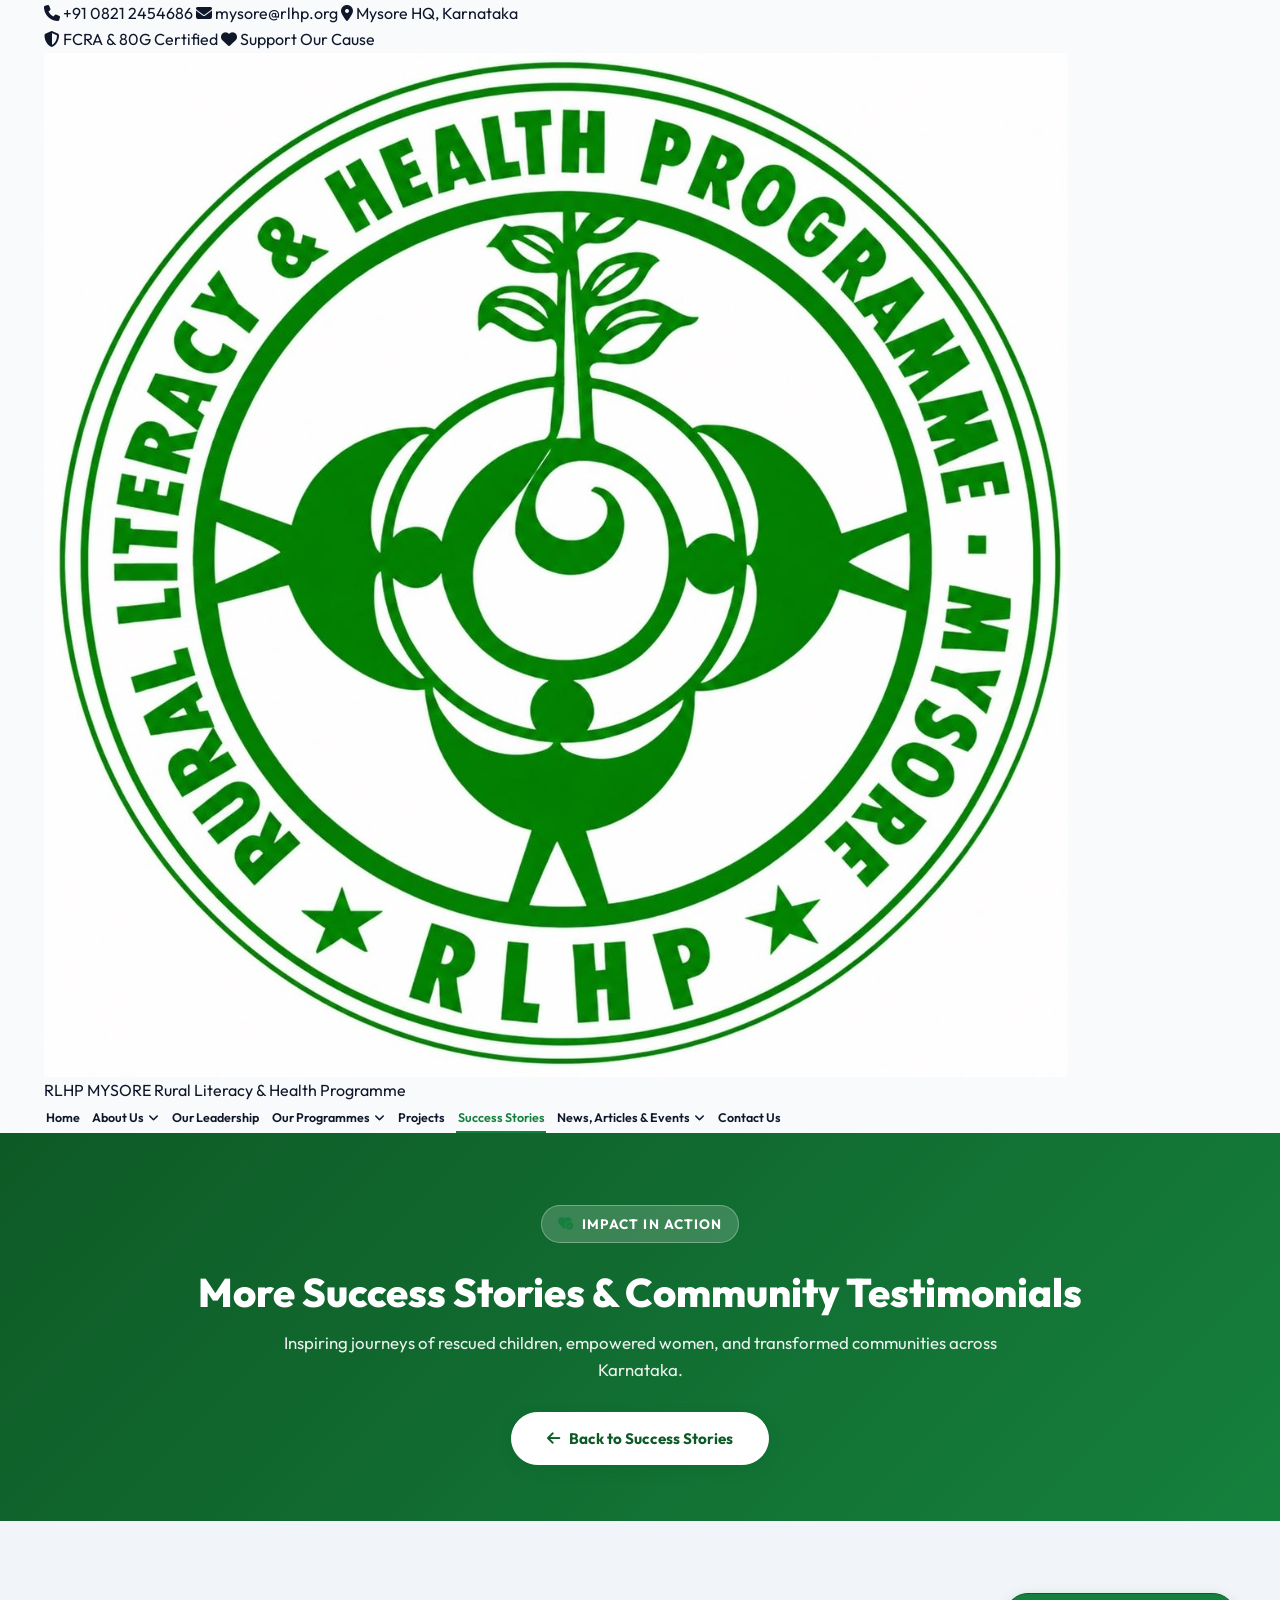
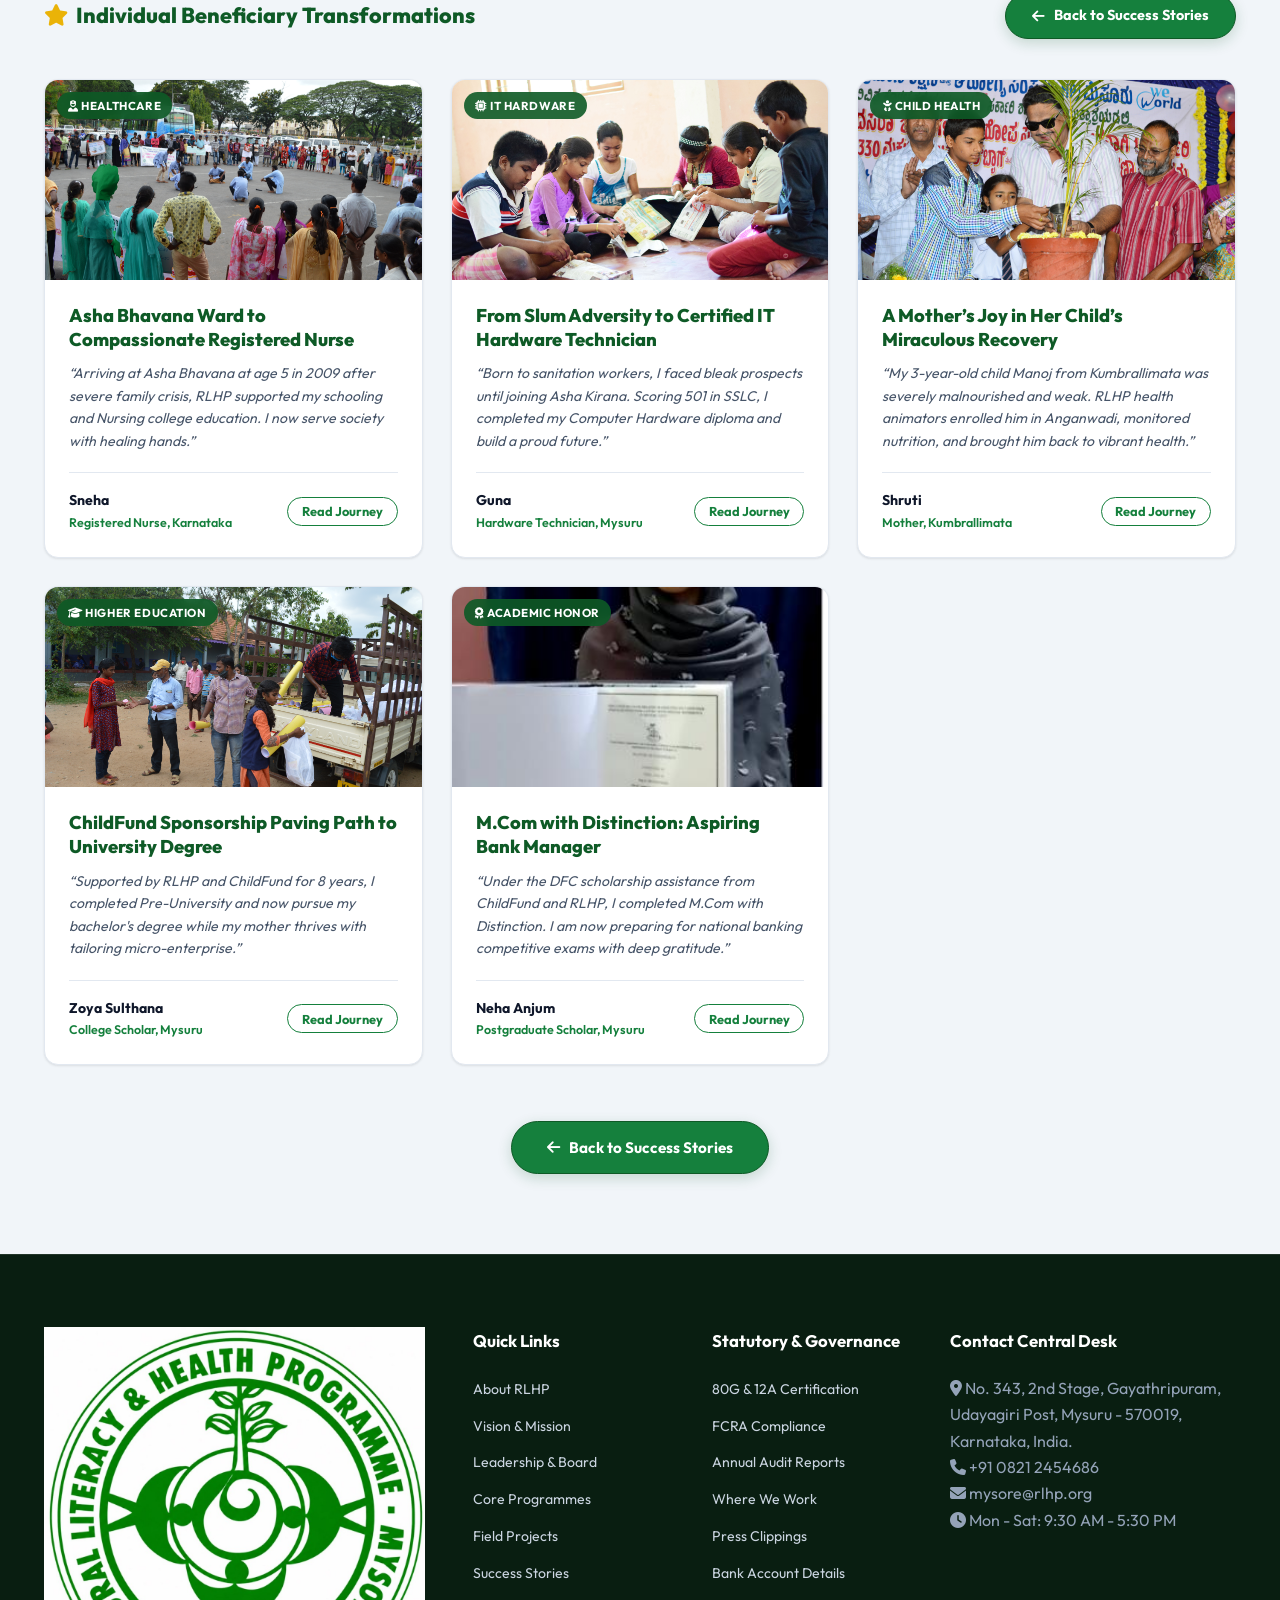
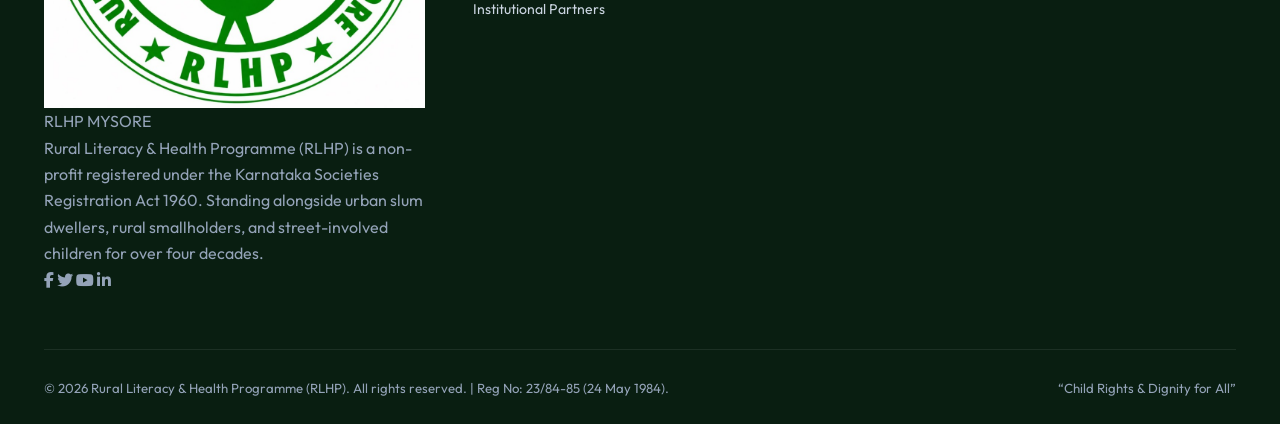
==== more-success-stories.html @ 669cedfb "Implement Community Development View More toggle, relocate Where We Work above Contact Us, and add d" ====
<!DOCTYPE html>
<html lang="en">
<head>
  <meta charset="UTF-8">
  <meta name="viewport" content="width=device-width, initial-scale=1.0">
  <title>More Success Stories & Community Testimonials - Rural Literacy & Health Programme (RLHP)</title>
  <meta name="description" content="Read inspiring individual beneficiary transformation stories from the Rural Literacy & Health Programme (RLHP), Mysore across Karnataka.">
  <link rel="icon" type="image/jpeg" href="images/rlhp-logo.jpg">

  <!-- Google Fonts & Font Awesome 6 -->
  <link rel="preconnect" href="https://fonts.googleapis.com">
  <link rel="preconnect" href="https://fonts.gstatic.com" crossorigin>
  <link href="https://fonts.googleapis.com/css2?family=Inter:wght@300;400;500;600;700&family=Outfit:wght@400;500;600;700;800&display=swap" rel="stylesheet">
  <link rel="stylesheet" href="https://cdnjs.cloudflare.com/ajax/libs/font-awesome/6.4.0/css/all.min.css">
  
  <link rel="stylesheet" href="style.css">
</head>
<body>

  <!-- Top Bar -->
  <div class="top-bar">
    <div class="container top-bar-container">
      <div class="top-bar-left">
        <span><i class="fa-solid fa-phone"></i> +91 0821 2454686</span>
        <span><i class="fa-solid fa-envelope"></i> mysore@rlhp.org</span>
        <span><i class="fa-solid fa-location-dot"></i> Mysore HQ, Karnataka</span>
      </div>
      <div class="top-bar-right">
        <span class="badge badge-reg"><i class="fa-solid fa-shield-halved"></i> FCRA & 80G Certified</span>
        <a href="index.html#contact" class="btn-top-donate"><i class="fa-solid fa-heart"></i> Support Our Cause</a>
      </div>
    </div>
  </div>

  <!-- Main Navigation Header -->
  <header class="main-header" id="header">
    <div class="container nav-container">
      <a href="index.html" class="brand-identity">
        <img src="images/rlhp-logo.jpg" alt="RLHP Mysore Logo" class="brand-logo">
        <div class="brand-text">
          <span class="brand-acronym">RLHP MYSORE</span>
          <span class="brand-fullname">Rural Literacy & Health Programme</span>
        </div>
      </a>

      <nav class="nav-menu" id="nav-menu">
        <a href="index.html#home" class="nav-link">Home</a>
        <div class="nav-item dropdown">
          <a href="index.html#about" class="nav-link">About Us <i class="fa-solid fa-angle-down" style="font-size: 0.75rem; margin-left: 2px;"></i></a>
          <div class="dropdown-menu">
            <a href="index.html#about" class="dropdown-item">Who We Are</a>
            <a href="index.html#vision-mission" class="dropdown-item">Vision & Mission</a>
            <a href="index.html#leadership" class="dropdown-item">Founder & Board</a>
            <a href="index.html#approaches" class="dropdown-item">Our Approaches</a>
            <a href="index.html#partners" class="dropdown-item">Our Finding & Institutional Partners</a>
          </div>
        </div>
        <a href="index.html#leadership" class="nav-link">Our Leadership</a>
        <a href="index.html#programmes" class="nav-link">Our Programmes <i class="fa-solid fa-angle-down" style="font-size: 0.75rem; margin-left: 2px;"></i></a>
        <a href="index.html#projects" class="nav-link">Projects</a>
        <a href="index.html#stories" class="nav-link active">Success Stories</a>
        <a href="index.html#news-events" class="nav-link">News, Articles & Events <i class="fa-solid fa-angle-down" style="font-size: 0.75rem; margin-left: 2px;"></i></a>
        <a href="index.html#contact" class="nav-link">Contact Us</a>
      </nav>

      <button class="mobile-toggle" id="mobile-toggle" aria-label="Toggle navigation">
        <i class="fa-solid fa-bars"></i>
      </button>
    </div>
  </header>

  <!-- Banner Section -->
  <section style="background: linear-gradient(135deg, var(--primary-deep) 0%, var(--primary) 100%); color: #ffffff; padding: 4.5rem 0 3.5rem; text-align: center;">
    <div class="container">
      <div class="section-tag" style="background: rgba(255,255,255,0.18); color: #ffffff; border-color: rgba(255,255,255,0.3);">
        <i class="fa-solid fa-heart-circle-check"></i> Impact in Action
      </div>
      <h1 class="section-title" style="color: #ffffff; font-size: 2.5rem; margin-top: 0.5rem; margin-bottom: 0.75rem;">
        More Success Stories &amp; Community Testimonials
      </h1>
      <p class="section-desc" style="color: rgba(255,255,255,0.92); max-width: 720px; margin: 0 auto 1.75rem; font-size: 1.05rem;">
        Inspiring journeys of rescued children, empowered women, and transformed communities across Karnataka.
      </p>
      <div>
        <a href="index.html#stories" class="btn-newspaper-toggle" style="background: #ffffff; color: var(--primary-deep); border-color: #ffffff; text-decoration: none;">
          <i class="fa-solid fa-arrow-left"></i> <span>Back to Success Stories</span>
        </a>
      </div>
    </div>
  </section>

  <!-- Success Stories Grid Section -->
  <section class="stories-section" id="stories-page" style="padding: 4.5rem 0 5rem; background: var(--bg-alt);">
    <div class="container">
      <!-- Section Header with Back Navigation Link -->
      <div style="margin-bottom: 2.5rem; display: flex; justify-content: space-between; align-items: center; flex-wrap: wrap; gap: 1rem;">
        <h2 style="font-size: 1.35rem; font-weight: 800; color: var(--primary-deep); margin: 0; display: flex; align-items: center; gap: 0.5rem;">
          <i class="fa-solid fa-star" style="color: var(--accent-gold);"></i> Individual Beneficiary Transformations
        </h2>
        <a href="index.html#stories" class="btn-newspaper-toggle" style="text-decoration: none; padding: 0.65rem 1.6rem; font-size: 0.9rem;">
          <i class="fa-solid fa-arrow-left"></i> <span>Back to Success Stories</span>
        </a>
      </div>

      <!-- Responsive Grid for Remaining 5 Stories (Stories 4 to 8) -->
      <div class="stories-grid">
        <!-- Story 4: Sneha -->
        <div class="story-card">
          <div class="story-img-wrap">
            <img src="images/gallery/ashabhavana_girls_learning.jpg" alt="Sneha" class="story-img">
            <span class="story-category-tag"><i class="fa-solid fa-user-nurse"></i> Healthcare</span>
          </div>
          <div class="story-body">
            <h4 class="story-title">Asha Bhavana Ward to Compassionate Registered Nurse</h4>
            <p class="story-quote">“Arriving at Asha Bhavana at age 5 in 2009 after severe family crisis, RLHP supported my schooling and Nursing college education. I now serve society with healing hands.”</p>
            <div class="story-author-meta">
              <div>
                <div class="story-author-name">Sneha</div>
                <div class="story-author-loc">Registered Nurse, Karnataka</div>
              </div>
              <button class="btn-story-read" onclick="openStoryModal('sneha')">Read Journey</button>
            </div>
          </div>
        </div>

        <!-- Story 5: Guna -->
        <div class="story-card">
          <div class="story-img-wrap">
            <img src="images/gallery/youth_computer_training.jpg" alt="Guna" class="story-img">
            <span class="story-category-tag"><i class="fa-solid fa-microchip"></i> IT Hardware</span>
          </div>
          <div class="story-body">
            <h4 class="story-title">From Slum Adversity to Certified IT Hardware Technician</h4>
            <p class="story-quote">“Born to sanitation workers, I faced bleak prospects until joining Asha Kirana. Scoring 501 in SSLC, I completed my Computer Hardware diploma and build a proud future.”</p>
            <div class="story-author-meta">
              <div>
                <div class="story-author-name">Guna</div>
                <div class="story-author-loc">Hardware Technician, Mysuru</div>
              </div>
              <button class="btn-story-read" onclick="openStoryModal('guna')">Read Journey</button>
            </div>
          </div>
        </div>

        <!-- Story 6: Shruti -->
        <div class="story-card">
          <div class="story-img-wrap">
            <img src="images/gallery/maternal_health_awareness.jpg" alt="Shruti" class="story-img">
            <span class="story-category-tag"><i class="fa-solid fa-baby"></i> Child Health</span>
          </div>
          <div class="story-body">
            <h4 class="story-title">A Mother’s Joy in Her Child’s Miraculous Recovery</h4>
            <p class="story-quote">“My 3-year-old child Manoj from Kumbrallimata was severely malnourished and weak. RLHP health animators enrolled him in Anganwadi, monitored nutrition, and brought him back to vibrant health.”</p>
            <div class="story-author-meta">
              <div>
                <div class="story-author-name">Shruti</div>
                <div class="story-author-loc">Mother, Kumbrallimata</div>
              </div>
              <button class="btn-story-read" onclick="openStoryModal('shruti')">Read Journey</button>
            </div>
          </div>
        </div>

        <!-- Story 7: Zoya Sulthana -->
        <div class="story-card">
          <div class="story-img-wrap">
            <img src="images/gallery/nutrition_kit_distribution.jpg" alt="Zoya Sulthana" class="story-img">
            <span class="story-category-tag"><i class="fa-solid fa-graduation-cap"></i> Higher Education</span>
          </div>
          <div class="story-body">
            <h4 class="story-title">ChildFund Sponsorship Paving Path to University Degree</h4>
            <p class="story-quote">“Supported by RLHP and ChildFund for 8 years, I completed Pre-University and now pursue my bachelor's degree while my mother thrives with tailoring micro-enterprise.”</p>
            <div class="story-author-meta">
              <div>
                <div class="story-author-name">Zoya Sulthana</div>
                <div class="story-author-loc">College Scholar, Mysuru</div>
              </div>
              <button class="btn-story-read" onclick="openStoryModal('zoya')">Read Journey</button>
            </div>
          </div>
        </div>

        <!-- Story 8: Neha Anjum -->
        <div class="story-card">
          <div class="story-img-wrap">
            <img src="images/stories/neha_anjum.jpg" alt="Neha Anjum" class="story-img">
            <span class="story-category-tag"><i class="fa-solid fa-award"></i> Academic Honor</span>
          </div>
          <div class="story-body">
            <h4 class="story-title">M.Com with Distinction: Aspiring Bank Manager</h4>
            <p class="story-quote">“Under the DFC scholarship assistance from ChildFund and RLHP, I completed M.Com with Distinction. I am now preparing for national banking competitive exams with deep gratitude.”</p>
            <div class="story-author-meta">
              <div>
                <div class="story-author-name">Neha Anjum</div>
                <div class="story-author-loc">Postgraduate Scholar, Mysuru</div>
              </div>
              <button class="btn-story-read" onclick="openStoryModal('neha')">Read Journey</button>
            </div>
          </div>
        </div>
      </div>

      <!-- Centered Bottom Back Navigation Button -->
      <div style="text-align: center; margin-top: 3.5rem;">
        <a href="index.html#stories" class="btn-newspaper-toggle" style="text-decoration: none;">
          <i class="fa-solid fa-arrow-left"></i> <span>Back to Success Stories</span>
        </a>
      </div>
    </div>
  </section>

  <!-- Story Details Modal -->
  <div class="modal-overlay" id="storyModal">
    <div class="modal-content" style="max-width: 650px;">
      <button class="modal-close" onclick="closeModal('storyModal')">&times;</button>
      <div style="display: flex; align-items: center; gap: 1rem; margin-bottom: 1.25rem;">
        <img id="storyModalImg" src="" alt="Story Subject" style="width: 75px; height: 75px; border-radius: 50%; object-fit: cover; border: 3px solid var(--primary);">
        <div>
          <h3 id="storyModalTitle" style="font-size: 1.3rem; font-weight: 800; color: var(--primary-deep); margin: 0;"></h3>
          <span id="storyModalTag" style="font-size: 0.8rem; font-weight: 700; color: var(--primary);"></span>
        </div>
      </div>
      <div id="storyModalBody" style="font-size: 0.92rem; color: var(--text-muted); line-height: 1.7; max-height: 55vh; overflow-y: auto; padding-right: 0.5rem; margin-bottom: 1.5rem;"></div>
      <div style="text-align: right;">
        <button class="btn-primary" onclick="closeModal('storyModal')">Close Story</button>
      </div>
    </div>
  </div>

  <!-- Footer -->
  <footer class="site-footer">
    <div class="container">
      <div class="footer-grid">
        <div class="footer-col">
          <div class="footer-brand">
            <img src="images/rlhp-logo.jpg" alt="RLHP Logo" class="footer-logo">
            <span class="footer-brand-name">RLHP MYSORE</span>
          </div>
          <p class="footer-about">
            Rural Literacy & Health Programme (RLHP) is a non-profit registered under the Karnataka Societies Registration Act 1960. Standing alongside urban slum dwellers, rural smallholders, and street-involved children for over four decades.
          </p>
          <div class="footer-socials">
            <a href="https://facebook.com" target="_blank" aria-label="Facebook"><i class="fa-brands fa-facebook-f"></i></a>
            <a href="https://twitter.com" target="_blank" aria-label="Twitter"><i class="fa-brands fa-twitter"></i></a>
            <a href="https://youtube.com" target="_blank" aria-label="YouTube"><i class="fa-brands fa-youtube"></i></a>
            <a href="https://linkedin.com" target="_blank" aria-label="LinkedIn"><i class="fa-brands fa-linkedin-in"></i></a>
          </div>
        </div>

        <div class="footer-col">
          <h4 class="footer-heading">Quick Links</h4>
          <ul class="footer-links">
            <li><a href="index.html#about">About RLHP</a></li>
            <li><a href="index.html#vision-mission">Vision & Mission</a></li>
            <li><a href="index.html#leadership">Leadership & Board</a></li>
            <li><a href="index.html#programmes">Core Programmes</a></li>
            <li><a href="index.html#projects">Field Projects</a></li>
            <li><a href="index.html#stories">Success Stories</a></li>
            <li><a href="index.html#partners">Institutional Partners</a></li>
          </ul>
        </div>

        <div class="footer-col">
          <h4 class="footer-heading">Statutory & Governance</h4>
          <ul class="footer-links">
            <li><a href="index.html#compliance">80G & 12A Certification</a></li>
            <li><a href="index.html#compliance">FCRA Compliance</a></li>
            <li><a href="index.html#compliance">Annual Audit Reports</a></li>
            <li><a href="index.html#where-we-work">Where We Work</a></li>
            <li><a href="index.html#news-events">Press Clippings</a></li>
            <li><a href="index.html#contact">Bank Account Details</a></li>
          </ul>
        </div>

        <div class="footer-col">
          <h4 class="footer-heading">Contact Central Desk</h4>
          <div class="footer-contact-item">
            <i class="fa-solid fa-location-dot"></i>
            <span>No. 343, 2nd Stage, Gayathripuram, Udayagiri Post, Mysuru - 570019, Karnataka, India.</span>
          </div>
          <div class="footer-contact-item">
            <i class="fa-solid fa-phone"></i>
            <span>+91 0821 2454686</span>
          </div>
          <div class="footer-contact-item">
            <i class="fa-solid fa-envelope"></i>
            <span>mysore@rlhp.org</span>
          </div>
          <div class="footer-contact-item">
            <i class="fa-solid fa-clock"></i>
            <span>Mon - Sat: 9:30 AM - 5:30 PM</span>
          </div>
        </div>
      </div>

      <div class="footer-bottom">
        <p>&copy; 2026 Rural Literacy & Health Programme (RLHP). All rights reserved. | Reg No: 23/84-85 (24 May 1984).</p>
        <p class="footer-motto">“Child Rights & Dignity for All”</p>
      </div>
    </div>
  </footer>

  <!-- Scripts -->
  <script>
    // Mobile navigation toggle
    const mobileToggle = document.getElementById('mobile-toggle');
    const navMenu = document.getElementById('nav-menu');
    if (mobileToggle && navMenu) {
      mobileToggle.addEventListener('click', () => {
        navMenu.classList.toggle('active');
        const icon = mobileToggle.querySelector('i');
        if (icon) {
          icon.classList.toggle('fa-bars');
          icon.classList.toggle('fa-xmark');
        }
      });
    }

    // Modal controls
    function openModal(id) {
      const el = document.getElementById(id);
      if (el) el.classList.add('active');
    }

    function closeModal(id) {
      const el = document.getElementById(id);
      if (el) el.classList.remove('active');
    }

    // Close modal on click outside
    window.addEventListener('click', (e) => {
      document.querySelectorAll('.modal-overlay').forEach(modal => {
        if (e.target === modal) {
          modal.classList.remove('active');
        }
      });
    });

    // Stories Database
    const storiesDB = {
      'nagarathna': {
        title: 'Nagarathna – Street Child to High Court Advocate',
        tag: 'Asha Bhavana Alumni · Legal Practice',
        img: 'images/stories/nagarathna.jpg',
        text: '<p>Nagarathna was discovered by RLHP field workers begging near the Mysuru suburban bus terminal to support her ailing grandmother. Enrolled in Asha Bhavana Shelter, she showed extraordinary determination, completing primary and secondary school with honors.</p><p style="margin-top: 1rem;">With continuous scholarship and mentorship from RLHP, Nagarathna graduated with a Bachelor of Laws (LL.B) and is now a practicing advocate at the Magistrate Court in Bengaluru, offering free legal aid to underprivileged women and children.</p>'
      },
      'prashanth': {
        title: 'Prashanth – Orphaned at 7 to CNC Programmer',
        tag: 'Asha Kirana Boys Home · Technical Vocational Career',
        img: 'images/stories/prashanth.jpg',
        text: '<p>Losing both parents at the age of seven, Prashanth lived on leftover food near Kalyanagiri before being sheltered at Asha Kirana. Under structured IEP (Individual Educational Plan) coaching, he secured 437 marks in SSLC.</p><p style="margin-top: 1rem;">RLHP facilitated his 3-year Automobile Diploma. Today, Prashanth works as a skilled CNC Programmer with a top automotive firm in Bengaluru, earning a dignified monthly wage and supporting his younger sister’s higher education.</p>'
      },
      'narayana': {
        title: 'Narayana – Rag Picker to Master Woodcraftsman',
        tag: 'Asha Kirana Alumni · Micro-Entrepreneur',
        img: 'images/gallery/migrant_worker_rehabilitation.jpg',
        text: '<p>Found at age three collecting scrap and rags at Boti Bazaar, Narayana was nurtured at Asha Kirana. While formal academics presented challenges, Narayana displayed natural talent in manual crafts.</p><p style="margin-top: 1rem;">RLHP placed him in an intensive two-year master carpentry apprenticeship and provided initial seed tools. Today, Narayana owns and manages an independent woodcrafting workshop in Mysuru employing three young apprentices from his former slum community.</p>'
      },
      'sneha': {
        title: 'Sneha – Asha Bhavana Ward to Registered Staff Nurse',
        tag: 'Asha Bhavana Girls Home · Healthcare Service',
        img: 'images/gallery/ashabhavana_girls_learning.jpg',
        text: '<p>Sneha was brought to Asha Bhavana in 2009 at age five after her father abandoned the family. Raised in a secure, loving environment, Sneha completed high school and was sponsored for a General Nursing & Midwifery (GNM) diploma.</p><p style="margin-top: 1rem;">She now works as a compassionate Registered Staff Nurse in a multi-speciality hospital in Karnataka, dedicating her life to patient healthcare and sponsoring junior girls at Asha Bhavana.</p>'
      },
      'guna': {
        title: 'Guna – Slum Adversity to Certified IT Hardware Technician',
        tag: 'Asha Kirana Boys Home · IT Hardware Technician',
        img: 'images/gallery/youth_computer_training.jpg',
        text: '<p>The son of municipal sanitation workers, Guna faced extreme poverty and trauma after his father succumbed to alcoholism. Admitted to Asha Kirana, Guna displayed outstanding academic dedication, scoring 501 marks in his SSLC examinations.</p><p style="margin-top: 1rem;">RLHP sponsored his Diploma in Computer Hardware and Networking. Today, Guna is a sought-after computer hardware technician in Mysuru, maintaining IT infrastructure across corporate offices and educational institutions.</p>'
      },
      'shruti': {
        title: 'Shruti – Severe Malnutrition to Vibrant Health',
        tag: 'Community Health Action · Kumbrallimata Village',
        img: 'images/gallery/maternal_health_awareness.jpg',
        text: '<p>In Kumbrallimata village, young mother Shruti was distraught when her 3-year-old child Manoj weighed only 10.5 kg, showing signs of severe acute malnutrition, weakness, and recurring respiratory infections.</p><p style="margin-top: 1rem;">RLHP grassroots health animators intervened, guiding Shruti to the local Anganwadi, facilitating medical checkups at the primary health centre, and providing fortified nutrition packets and hygiene counseling. Within six months, Manoj regained a healthy weight of 14.8 kg, thriving with energy and joy.</p>'
      },
      'zoya': {
        title: 'Zoya Sulthana – ChildFund Scholarship to College Degree',
        tag: 'ChildFund Sponsorship · Pre-University Scholar',
        img: 'images/gallery/nutrition_kit_distribution.jpg',
        text: '<p>Zoya was enrolled in the RLHP & ChildFund sponsorship programme eight years ago. The ongoing educational grant, school kit distributions, and mentor sessions enabled her to complete high school and Pre-University with top grades.</p><p style="margin-top: 1rem;">Simultaneously, RLHP trained her mother in tailoring and micro-enterprise management. Today, Zoya is pursuing her undergraduate bachelor’s degree, aiming for civil service examinations to serve marginalized communities.</p>'
      },
      'neha': {
        title: 'Neha Anjum – M.Com with Distinction',
        tag: 'ChildFund & DFC Scholarship · Banking Aspirant',
        img: 'images/stories/neha_anjum.jpg',
        text: '<p>Supported throughout her academic journey by RLHP and ChildFund DFC scholarship assistance, Neha displayed relentless academic excellence, completing her Master of Commerce (M.Com) with Distinction.</p><p style="margin-top: 1rem;">She is currently undergoing intensive coaching for competitive public sector banking examinations. Neha credits RLHP for standing beside her family through every financial hurdle, making quality higher education a reality.</p>'
      }
    };

    function openStoryModal(key) {
      const data = storiesDB[key];
      if (!data) return;
      document.getElementById('storyModalImg').src = data.img;
      document.getElementById('storyModalTitle').innerText = data.title;
      document.getElementById('storyModalTag').innerText = data.tag;
      document.getElementById('storyModalBody').innerHTML = data.text;
      openModal('storyModal');
    }
  </script>
</body>
</html>
---- style.css ----
:root {
  /* RLHP Brand Colors derived from the official green logo */
  --primary-deep: #0e5a26;
  --primary: #15803d;
  --primary-light: #22c55e;
  --primary-soft: #f0fdf4;
  --primary-glow: rgba(21, 128, 61, 0.15);
  
  --accent-gold: #eab308;
  --accent-amber: #d97706;
  --accent-soft: #fffbeb;

  --text-dark: #0f172a;
  --text-muted: #475569;
  --text-light: #94a3b8;
  --text-white: #ffffff;

  --bg-main: #f8fafc;
  --bg-card: #ffffff;
  --bg-alt: #f1f5f9;
  --bg-glass: rgba(255, 255, 255, 0.85);
  --border-light: #e2e8f0;
  --border-focus: #15803d;

  --shadow-sm: 0 1px 3px rgba(0,0,0,0.06), 0 1px 2px rgba(0,0,0,0.04);
  --shadow-md: 0 4px 6px -1px rgba(0,0,0,0.08), 0 2px 4px -1px rgba(0,0,0,0.04);
  --shadow-lg: 0 10px 25px -3px rgba(0,0,0,0.08), 0 4px 6px -2px rgba(0,0,0,0.04);
  --shadow-xl: 0 20px 30px -10px rgba(14, 90, 38, 0.15);

  --radius-sm: 8px;
  --radius-md: 14px;
  --radius-lg: 20px;
  --radius-full: 9999px;

  --font-main: 'Outfit', sans-serif;
  --font-serif: 'Playfair Display', Georgia, serif;
}

*, *::before, *::after {
  box-sizing: border-box;
  margin: 0;
  padding: 0;
}

html {
  scroll-behavior: smooth;
  scroll-padding-top: 85px;
  font-size: 16px;
}

body {
  font-family: var(--font-main);
  background-color: var(--bg-main);
  color: var(--text-dark);
  line-height: 1.65;
  overflow-x: clip;
}

section, [id] {
  scroll-margin-top: 85px;
}

a {
  color: inherit;
  text-decoration: none;
  transition: all 0.25s ease;
}

img {
  max-width: 100%;
  display: block;
}

ul {
  list-style: none;
}

button {
  font-family: inherit;
  cursor: pointer;
  border: none;
  outline: none;
}

/* Container */
.container {
  width: 100%;
  max-width: 1240px;
  margin: 0 auto;
  padding: 0 1.5rem;
}

/* Section styling */
section {
  padding: 5rem 0;
  position: relative;
}

.section-tag {
  display: inline-flex;
  align-items: center;
  gap: 0.5rem;
  background: var(--primary-soft);
  color: var(--primary-deep);
  font-weight: 700;
  font-size: 0.85rem;
  text-transform: uppercase;
  letter-spacing: 0.08em;
  padding: 0.4rem 1rem;
  border-radius: var(--radius-full);
  margin-bottom: 1rem;
  border: 1px solid rgba(21, 128, 61, 0.2);
}

.section-tag i {
  color: var(--primary);
}

.section-title {
  font-size: 2.35rem;
  font-weight: 800;
  color: var(--text-dark);
  line-height: 1.25;
  margin-bottom: 1rem;
}

.section-desc {
  font-size: 1.1rem;
  color: var(--text-muted);
  max-width: 720px;
  margin-bottom: 3rem;
}

.text-center {
  text-align: center;
}

.text-center .section-desc {
  margin-left: auto;
  margin-right: auto;
}

/* Top bar */
.topbar {
  background: var(--primary-deep);
  color: rgba(255, 255, 255, 0.9);
  font-size: 0.825rem;
  padding: 0.5rem 0;
  border-bottom: 1px solid rgba(255, 255, 255, 0.1);
}

.topbar .container {
  display: flex;
  justify-content: space-between;
  align-items: center;
  flex-wrap: wrap;
  gap: 0.75rem;
}

.topbar-info, .topbar-actions {
  display: flex;
  align-items: center;
  gap: 1.5rem;
  flex-wrap: wrap;
}

.topbar-item {
  display: inline-flex;
  align-items: center;
  gap: 0.45rem;
}

.topbar-badge {
  background: rgba(255, 255, 255, 0.2);
  padding: 0.15rem 0.6rem;
  border-radius: var(--radius-full);
  font-weight: 600;
  font-size: 0.75rem;
}

/* Header & Navigation */
.navbar {
  position: sticky; /* Stuck at the top of the viewport so header information remains permanently visible when scrolling */
  top: 0;
  width: 100%;
  z-index: 9999;
  background: #ffffff;
  border-bottom: 2px solid var(--border-light);
  box-shadow: 0 4px 12px rgba(0, 0, 0, 0.08);
  transition: none;
}

.navbar .container {
  display: flex;
  justify-content: space-between;
  align-items: center;
  padding-top: 0.6rem;
  padding-bottom: 0.6rem;
  max-width: 1440px; /* Generous width so all items fit cleanly on laptops & desktops */
  width: 100%;
  box-sizing: border-box;
}

.brand-logo-link {
  display: flex;
  align-items: center;
  gap: 0.75rem;
  text-decoration: none;
  cursor: pointer;
  flex-shrink: 0;
  transition: none !important;
  transform: none !important;
}

.brand-logo-link:hover,
.brand-logo-link:focus,
.brand-logo-link:active {
  transform: none !important;
  opacity: 1 !important;
}

.brand-logo-img {
  width: 54px !important;
  height: 54px !important;
  min-width: 54px !important;
  min-height: 54px !important;
  max-width: 54px !important;
  max-height: 54px !important;
  flex-shrink: 0;
  object-fit: contain;
  border-radius: 50%;
  box-shadow: 0 2px 6px rgba(14, 90, 38, 0.15);
  border: 2px solid var(--primary);
  background: #ffffff;
  padding: 2px;
  transition: none !important;
  transform: none !important;
  image-rendering: -webkit-optimize-contrast;
  display: block;
}

.brand-logo-img:hover,
.brand-logo-img:focus,
.brand-logo-img:active {
  transform: none !important;
  scale: none !important;
  filter: none !important;
}

.brand-text-block {
  display: flex;
  flex-direction: column;
  flex-shrink: 0;
}

.brand-name {
  font-size: 1.05rem;
  font-weight: 800;
  letter-spacing: -0.01em;
  color: var(--primary-deep);
  line-height: 1.15;
  white-space: nowrap;
}

.brand-tagline {
  font-size: 0.78rem;
  font-weight: 700;
  white-space: nowrap;
}

.nav-menu {
  display: flex;
  align-items: center;
  gap: 0.85rem;
  flex-wrap: nowrap;
}

.nav-link {
  font-weight: 600;
  color: var(--text-dark);
  font-size: 0.82rem;
  position: relative;
  padding: 0.35rem 0.15rem;
  white-space: nowrap;
}

.nav-link:hover, .nav-link.active {
  color: var(--primary);
}

.nav-link::after {
  content: '';
  position: absolute;
  bottom: 0;
  left: 0;
  width: 0%;
  height: 2px;
  background: var(--primary);
  transition: width 0.3s ease;
}

.nav-link:hover::after, .nav-link.active::after {
  width: 100%;
}

/* Navigation Dropdown Menu */
.nav-item.dropdown {
  position: relative;
  display: inline-flex;
  align-items: center;
}

.dropdown-menu {
  position: absolute;
  top: 100%;
  left: 0;
  min-width: 275px;
  background: #ffffff;
  border-radius: var(--radius-md);
  box-shadow: 0 10px 28px rgba(0, 0, 0, 0.12);
  border: 1px solid var(--border-light);
  padding: 0.5rem 0;
  display: none;
  flex-direction: column;
  z-index: 100000;
  margin-top: 0;
}

.nav-item.dropdown .dropdown-menu::before {
  content: '';
  position: absolute;
  top: -10px;
  left: 0;
  right: 0;
  height: 10px;
}

.nav-item.dropdown:hover .dropdown-menu,
.nav-item.dropdown:focus-within .dropdown-menu {
  display: flex;
}

.dropdown-item {
  padding: 0.65rem 1.25rem;
  color: var(--text-dark);
  font-size: 0.84rem;
  font-weight: 600;
  text-decoration: none;
  display: block;
  transition: all 0.2s ease;
  white-space: nowrap;
  border-left: 3px solid transparent;
}

.dropdown-item:hover {
  background: var(--bg-alt);
  color: var(--primary);
  border-left-color: var(--primary);
  padding-left: 1.45rem;
}

.nav-btn {
  background: linear-gradient(135deg, var(--primary), var(--primary-deep));
  color: var(--text-white);
  padding: 0.65rem 1.4rem;
  border-radius: var(--radius-full);
  font-weight: 700;
  font-size: 0.9rem;
  box-shadow: 0 4px 12px rgba(21, 128, 61, 0.3);
  display: inline-flex;
  align-items: center;
  gap: 0.5rem;
  transition: all 0.3s ease;
}

.nav-btn:hover {
  transform: translateY(-2px);
  box-shadow: 0 6px 18px rgba(21, 128, 61, 0.4);
  color: #fff;
}

.mobile-toggle {
  display: none;
  font-size: 1.5rem;
  color: var(--primary-deep);
  background: none;
}

/* Hero Section */
.hero {
  position: relative;
  min-height: 90vh;
  display: flex;
  align-items: center;
  background: linear-gradient(135deg, rgba(14, 90, 38, 0.94), rgba(6, 78, 59, 0.88)), 
              url('images/hero.jpg') center/cover no-repeat;
  color: var(--text-white);
  overflow: hidden;
  padding: 5rem 0;
}

.hero::after {
  content: '';
  position: absolute;
  bottom: 0;
  left: 0;
  right: 0;
  height: 60px;
  background: linear-gradient(to top, var(--bg-main), transparent);
}

.hero-grid {
  display: grid;
  grid-template-columns: 1.15fr 0.85fr;
  gap: 3.5rem;
  align-items: center;
  position: relative;
  z-index: 2;
}

.hero-badge {
  display: inline-flex;
  align-items: center;
  gap: 0.5rem;
  background: rgba(255, 255, 255, 0.15);
  backdrop-filter: blur(8px);
  padding: 0.4rem 1.1rem;
  border-radius: var(--radius-full);
  font-size: 0.85rem;
  font-weight: 600;
  letter-spacing: 0.05em;
  margin-bottom: 1.25rem;
  border: 1px solid rgba(255, 255, 255, 0.25);
}

.hero-title {
  font-size: 3.25rem;
  font-weight: 800;
  line-height: 1.15;
  margin-bottom: 1.25rem;
  letter-spacing: -0.02em;
}

.hero-title span {
  color: #86efac;
  text-decoration: underline;
  text-decoration-color: var(--accent-gold);
  text-underline-offset: 6px;
}

.hero-desc {
  font-size: 1.15rem;
  line-height: 1.7;
  color: rgba(255, 255, 255, 0.92);
  margin-bottom: 2rem;
  font-weight: 400;
}

.hero-actions {
  display: flex;
  gap: 1rem;
  flex-wrap: wrap;
  margin-bottom: 2.5rem;
}

.btn-primary {
  background: #ffffff;
  color: var(--primary-deep);
  font-weight: 700;
  padding: 0.85rem 1.8rem;
  border-radius: var(--radius-full);
  box-shadow: 0 4px 15px rgba(0, 0, 0, 0.15);
  display: inline-flex;
  align-items: center;
  gap: 0.5rem;
  transition: all 0.3s ease;
}

.btn-primary:hover {
  background: #f0fdf4;
  transform: translateY(-2px);
  box-shadow: 0 8px 25px rgba(0, 0, 0, 0.25);
  color: var(--primary);
}

.btn-outline {
  border: 2px solid rgba(255, 255, 255, 0.8);
  color: #ffffff;
  font-weight: 700;
  padding: 0.85rem 1.8rem;
  border-radius: var(--radius-full);
  display: inline-flex;
  align-items: center;
  gap: 0.5rem;
  backdrop-filter: blur(4px);
  transition: all 0.3s ease;
}

.btn-outline:hover {
  background: rgba(255, 255, 255, 0.15);
  border-color: #ffffff;
  transform: translateY(-2px);
  color: #fff;
}

.hero-stats-banner {
  display: flex;
  gap: 2rem;
  border-top: 1px solid rgba(255, 255, 255, 0.2);
  padding-top: 1.5rem;
}

.hstat-num {
  font-size: 2rem;
  font-weight: 800;
  color: #fef08a;
  line-height: 1;
}

.hstat-label {
  font-size: 0.825rem;
  color: rgba(255, 255, 255, 0.85);
  margin-top: 0.25rem;
}

/* Hero Right Floating Cards */
.hero-card {
  background: rgba(255, 255, 255, 0.95);
  backdrop-filter: blur(16px);
  color: var(--text-dark);
  padding: 2rem;
  border-radius: var(--radius-lg);
  box-shadow: 0 20px 40px rgba(0, 0, 0, 0.25);
  border: 1px solid rgba(255, 255, 255, 0.6);
  position: relative;
}

.hero-card-header {
  display: flex;
  align-items: center;
  gap: 1rem;
  margin-bottom: 1.25rem;
  padding-bottom: 1rem;
  border-bottom: 1px solid var(--border-light);
}

.hero-card-icon {
  width: 48px;
  height: 48px;
  border-radius: 12px;
  background: var(--primary-soft);
  color: var(--primary);
  display: flex;
  align-items: center;
  justify-content: center;
  font-size: 1.4rem;
}

.hero-card-title {
  font-size: 1.15rem;
  font-weight: 700;
  color: var(--primary-deep);
}

.hero-focus-list {
  display: flex;
  flex-direction: column;
  gap: 0.85rem;
}

.hero-focus-item {
  display: flex;
  align-items: flex-start;
  gap: 0.75rem;
  font-size: 0.925rem;
  color: var(--text-muted);
}

.hero-focus-item i {
  color: var(--primary);
  margin-top: 0.2rem;
}

.hero-callout-pill {
  margin-top: 1.5rem;
  background: #fef3c7;
  border: 1px solid #fde68a;
  padding: 0.75rem 1rem;
  border-radius: var(--radius-md);
  font-size: 0.85rem;
  color: #92400e;
  font-weight: 600;
  display: flex;
  align-items: center;
  gap: 0.6rem;
}

/* Key Metrics / Highlights Grid */
.impact-strip {
  background: #ffffff;
  padding: 3rem 0;
  border-bottom: 1px solid var(--border-light);
  box-shadow: var(--shadow-sm);
  margin-top: -30px;
  position: relative;
  z-index: 5;
  border-radius: var(--radius-lg);
  max-width: 1200px;
  margin-left: auto;
  margin-right: auto;
}

.impact-grid {
  display: grid;
  grid-template-columns: repeat(4, 1fr);
  gap: 2rem;
  text-align: center;
  padding: 0 2rem;
}

.impact-card {
  position: relative;
}

.impact-card:not(:last-child)::after {
  content: '';
  position: absolute;
  right: -1rem;
  top: 15%;
  height: 70%;
  width: 1px;
  background: var(--border-light);
}

.impact-card-num {
  font-size: 2.75rem;
  font-weight: 800;
  color: var(--primary);
  line-height: 1;
  margin-bottom: 0.5rem;
}

.impact-card-title {
  font-size: 1.05rem;
  font-weight: 700;
  color: var(--text-dark);
  margin-bottom: 0.25rem;
}

.impact-card-desc {
  font-size: 0.85rem;
  color: var(--text-muted);
}

/* About Section */
.about-grid {
  display: grid;
  grid-template-columns: 1fr 1fr;
  gap: 3.5rem;
  align-items: center;
}

.about-image-wrapper {
  position: relative;
}

.about-main-img {
  width: 100%;
  height: 480px;
  object-fit: cover;
  border-radius: var(--radius-lg);
  box-shadow: var(--shadow-xl);
}

.about-float-badge {
  position: absolute;
  bottom: -20px;
  right: -20px;
  background: var(--primary-deep);
  color: white;
  padding: 1.5rem;
  border-radius: var(--radius-md);
  box-shadow: var(--shadow-lg);
  text-align: center;
  border: 4px solid #ffffff;
}

.badge-big {
  font-size: 2.25rem;
  font-weight: 900;
  color: #fef08a;
  line-height: 1;
}

.badge-text {
  font-size: 0.85rem;
  font-weight: 600;
  text-transform: uppercase;
  letter-spacing: 0.05em;
  margin-top: 0.25rem;
}

/* Vision & Mission cards */
.vm-grid {
  display: grid;
  grid-template-columns: 1fr 1fr;
  gap: 1.5rem;
  margin-top: 2rem;
}

.vm-card {
  padding: 1.5rem;
  border-radius: var(--radius-md);
  border: 1px solid var(--border-light);
  background: #ffffff;
  transition: transform 0.3s ease;
}

.vm-card:hover {
  transform: translateY(-4px);
  box-shadow: var(--shadow-md);
}

.vm-card.vision {
  border-left: 4px solid var(--accent-amber);
}

.vm-card.mission {
  border-left: 4px solid var(--primary);
}

.vm-header {
  display: flex;
  align-items: center;
  gap: 0.75rem;
  font-size: 1.15rem;
  font-weight: 700;
  margin-bottom: 0.75rem;
}

.vm-header i {
  color: var(--primary);
}

.vm-card p {
  font-size: 0.925rem;
  color: var(--text-muted);
  line-height: 1.6;
}

/* Strategic Pillars */
.strategies-grid {
  display: grid;
  grid-template-columns: repeat(5, 1fr);
  gap: 1rem;
  margin-top: 2.5rem;
  width: 100%;
}

.strategy-box {
  background: #ffffff;
  padding: 1.75rem 0.85rem;
  border-radius: var(--radius-md);
  border: 1px solid var(--border-light);
  text-align: center;
  transition: all 0.3s ease;
  display: flex;
  flex-direction: column;
  align-items: center;
  height: 100%;
}

.strategy-box:hover {
  border-color: var(--primary);
  transform: translateY(-4px);
  box-shadow: var(--shadow-md);
}

.strategy-icon {
  width: 56px;
  height: 56px;
  border-radius: 50%;
  background: var(--primary-soft);
  color: var(--primary);
  display: flex;
  align-items: center;
  justify-content: center;
  font-size: 1.4rem;
  margin: 0 auto 1rem;
  flex-shrink: 0;
}

.strategy-box h4 {
  font-size: 1rem;
  font-weight: 700;
  color: var(--text-dark);
}

.strategy-box p {
  font-size: 0.82rem;
  color: var(--text-muted);
  margin-top: 0.5rem;
  line-height: 1.45;
}

@media (max-width: 1024px) {
  .strategies-grid {
    grid-template-columns: repeat(3, 1fr);
    gap: 1rem;
  }
}

@media (max-width: 768px) {
  .strategies-grid {
    grid-template-columns: repeat(2, 1fr);
    gap: 1rem;
  }
}

@media (max-width: 480px) {
  .strategies-grid {
    grid-template-columns: 1fr;
    gap: 0.85rem;
  }
}

/* Programmes & Interventions */
.programs-tabs {
  display: flex;
  justify-content: center;
  gap: 0.75rem;
  margin-bottom: 2.5rem;
  flex-wrap: wrap;
}

.tab-btn {
  padding: 0.65rem 1.5rem;
  border-radius: var(--radius-full);
  background: #ffffff;
  border: 1px solid var(--border-light);
  font-weight: 600;
  font-size: 0.92rem;
  color: var(--text-muted);
  transition: all 0.25s ease;
}

.tab-btn:hover, .tab-btn.active {
  background: var(--primary);
  color: white;
  border-color: var(--primary);
  box-shadow: 0 4px 12px rgba(21, 128, 61, 0.25);
}

.program-cards-grid {
  display: grid;
  grid-template-columns: repeat(3, 1fr);
  gap: 2rem;
}

.program-card-extra {
  display: none !important;
}

.program-cards-grid.expanded .program-card-extra {
  display: flex !important;
}

@media (max-width: 1024px) {
  .program-cards-grid {
    grid-template-columns: repeat(2, 1fr);
  }
}

@media (max-width: 640px) {
  .program-cards-grid {
    grid-template-columns: 1fr;
  }
}

.program-card {
  background: #ffffff;
  border-radius: var(--radius-lg);
  border: 1px solid var(--border-light);
  overflow: hidden;
  box-shadow: var(--shadow-sm);
  display: flex;
  flex-direction: column;
  transition: all 0.3s ease;
}

.program-card:hover {
  transform: translateY(-6px);
  box-shadow: var(--shadow-lg);
  border-color: rgba(21, 128, 61, 0.3);
}

.prog-img-container {
  height: 200px;
  overflow: hidden;
  position: relative;
}

.prog-img {
  width: 100%;
  height: 100%;
  object-fit: cover;
  transition: transform 0.5s ease;
}

.program-card:hover .prog-img {
  transform: scale(1.05);
}

.prog-badge {
  position: absolute;
  top: 1rem;
  left: 1rem;
  background: rgba(14, 90, 38, 0.85);
  backdrop-filter: blur(4px);
  color: white;
  padding: 0.3rem 0.8rem;
  border-radius: var(--radius-full);
  font-size: 0.75rem;
  font-weight: 600;
}

.prog-body {
  padding: 1.75rem;
  flex-grow: 1;
  display: flex;
  flex-direction: column;
}

.prog-title {
  font-size: 1.25rem;
  font-weight: 700;
  color: var(--text-dark);
  margin-bottom: 0.75rem;
}

.prog-text {
  font-size: 0.925rem;
  color: var(--text-muted);
  line-height: 1.6;
  margin-bottom: 1.25rem;
  flex-grow: 1;
}

.prog-points {
  margin-bottom: 1.25rem;
  display: flex;
  flex-direction: column;
  gap: 0.5rem;
}

.prog-point {
  display: flex;
  align-items: flex-start;
  gap: 0.5rem;
  font-size: 0.85rem;
  color: var(--text-dark);
}

.prog-point i {
  color: var(--primary);
  font-size: 0.85rem;
  margin-top: 0.2rem;
}

/* Shelter Homes Showcase */
.shelter-section {
  background: linear-gradient(to right, #093b19, #0e5a26);
  color: white;
  border-radius: var(--radius-lg);
  padding: 3.5rem;
  margin: 4rem 0;
  position: relative;
  overflow: hidden;
}

.shelter-grid {
  display: grid;
  grid-template-columns: 1fr 1fr;
  gap: 2.5rem;
}

.shelter-box {
  background: rgba(255, 255, 255, 0.08);
  backdrop-filter: blur(10px);
  border: 1px solid rgba(255, 255, 255, 0.15);
  padding: 2rem;
  border-radius: var(--radius-md);
  transition: all 0.3s ease;
}

.shelter-box:hover {
  background: rgba(255, 255, 255, 0.12);
  transform: translateY(-4px);
}

.shelter-name {
  font-size: 1.4rem;
  font-weight: 700;
  color: #fef08a;
  margin-bottom: 0.5rem;
  display: flex;
  align-items: center;
  gap: 0.6rem;
}

.shelter-desc {
  font-size: 0.95rem;
  color: rgba(255, 255, 255, 0.9);
  line-height: 1.6;
  margin-bottom: 1.25rem;
}

/* Ongoing Projects & Field Centers */
.field-projects-grid {
  display: grid;
  grid-template-columns: repeat(3, 1fr);
  gap: 1.5rem;
  width: 100%;
}

.field-project-card {
  background: #ffffff;
  border-radius: var(--radius-md);
  padding: 1.5rem;
  color: var(--text-dark);
  box-shadow: var(--shadow-sm);
  display: flex;
  flex-direction: column;
  height: 100%;
  transition: transform 0.25s ease, box-shadow 0.25s ease;
}

.field-project-card:hover {
  transform: translateY(-3px);
  box-shadow: var(--shadow-md);
}

@media (max-width: 1024px) {
  .field-projects-grid {
    grid-template-columns: repeat(2, 1fr);
    gap: 1.25rem;
  }
}

@media (max-width: 640px) {
  .field-projects-grid {
    grid-template-columns: 1fr;
    gap: 1rem;
  }
}

/* Where We Work & Map Section */
.work-grid {
  display: grid;
  grid-template-columns: 1.1fr 0.9fr;
  gap: 3rem;
  align-items: center;
}

.district-badges-grid {
  display: grid;
  grid-template-columns: repeat(2, 1fr);
  gap: 1rem;
  margin-top: 1.5rem;
}

.district-card {
  background: white;
  padding: 1.25rem;
  border-radius: var(--radius-md);
  border: 1px solid var(--border-light);
  display: flex;
  align-items: center;
  gap: 1rem;
  transition: all 0.25s ease;
}

.district-card:hover {
  border-color: var(--primary);
  box-shadow: var(--shadow-sm);
}

.dist-icon {
  width: 44px;
  height: 44px;
  background: var(--primary-soft);
  color: var(--primary);
  border-radius: 10px;
  display: flex;
  align-items: center;
  justify-content: center;
  font-size: 1.2rem;
}

.dist-name {
  font-weight: 700;
  font-size: 1rem;
  color: var(--text-dark);
}

.dist-role {
  font-size: 0.8rem;
  color: var(--text-muted);
}

/* Interactive SVG Map Card */
.map-visual-card {
  background: white;
  border-radius: var(--radius-lg);
  padding: 2rem;
  border: 1px solid var(--border-light);
  box-shadow: var(--shadow-md);
  position: relative;
}

.karnataka-map-svg {
  width: 100%;
  height: auto;
  max-height: 380px;
}

.map-node {
  cursor: pointer;
  transition: transform 0.2s ease;
}

.map-node:hover circle {
  fill: var(--accent-gold);
  transform: scale(1.2);
  transform-origin: center;
}

/* Awards & Accolades */
.awards-timeline {
  display: grid;
  grid-template-columns: repeat(auto-fit, minmax(280px, 1fr));
  gap: 1.5rem;
  margin-top: 2rem;
}

.award-card {
  background: white;
  padding: 1.75rem;
  border-radius: var(--radius-md);
  border: 1px solid var(--border-light);
  border-top: 4px solid var(--accent-amber);
  position: relative;
  transition: all 0.3s ease;
}

.award-card:hover {
  transform: translateY(-4px);
  box-shadow: var(--shadow-md);
}

.award-year-tag {
  display: inline-block;
  background: #fef3c7;
  color: #92400e;
  font-weight: 800;
  font-size: 0.8rem;
  padding: 0.2rem 0.65rem;
  border-radius: var(--radius-full);
  margin-bottom: 0.75rem;
}

.award-title {
  font-size: 1.1rem;
  font-weight: 700;
  color: var(--text-dark);
  margin-bottom: 0.5rem;
}

.award-body {
  font-size: 0.88rem;
  color: var(--text-muted);
  line-height: 1.5;
}

/* Government Collaborations & Committees */
.collab-grid {
  display: grid;
  grid-template-columns: 1fr 1fr;
  gap: 3rem;
  margin-top: 2rem;
}

.committee-list {
  display: flex;
  flex-direction: column;
  gap: 1rem;
}

.committee-item {
  background: white;
  padding: 1rem 1.25rem;
  border-radius: var(--radius-md);
  border: 1px solid var(--border-light);
  display: flex;
  align-items: center;
  gap: 0.85rem;
  font-size: 0.95rem;
  font-weight: 600;
  color: var(--text-dark);
}

.committee-item i {
  color: var(--primary);
  font-size: 1.1rem;
}

.dept-tags-wrap {
  display: flex;
  flex-wrap: wrap;
  gap: 0.6rem;
  margin-top: 1rem;
}

.dept-pill {
  background: var(--bg-alt);
  color: var(--text-dark);
  padding: 0.4rem 0.9rem;
  border-radius: var(--radius-full);
  font-size: 0.85rem;
  font-weight: 500;
  border: 1px solid var(--border-light);
}

/* Our Finding & Institutional Partners */
.partners-section {
  padding: 4.5rem 0;
  scroll-margin-top: 90px;
}

.partners-logos-row {
  display: grid;
  grid-template-columns: repeat(5, 1fr);
  gap: 1.5rem;
  align-items: center;
  justify-content: center;
  margin-top: 2.5rem;
  width: 100%;
}

.partner-logo-card {
  background: #ffffff;
  border: 1px solid var(--border-light);
  border-radius: var(--radius-md);
  padding: 1.5rem 1rem;
  display: flex;
  align-items: center;
  justify-content: center;
  height: 120px;
  box-shadow: 0 2px 8px rgba(0, 0, 0, 0.04);
  transition: all 0.3s ease;
}

.partner-logo-card:hover {
  transform: translateY(-3px);
  box-shadow: 0 8px 20px rgba(0, 0, 0, 0.08);
  border-color: var(--primary);
}

.partner-logo-img {
  max-width: 100%;
  max-height: 65px;
  width: auto;
  height: auto;
  object-fit: contain;
  display: block;
}

@media (max-width: 1100px) {
  .partners-logos-row {
    grid-template-columns: repeat(3, 1fr);
    gap: 1.25rem;
  }
}

@media (max-width: 768px) {
  .partners-logos-row {
    grid-template-columns: repeat(2, 1fr);
    gap: 1rem;
  }
  .partner-logo-card {
    height: 100px;
    padding: 1rem;
  }
  .partner-logo-img {
    max-height: 52px;
  }
}

@media (max-width: 480px) {
  .partners-logos-row {
    grid-template-columns: 1fr;
    gap: 0.85rem;
  }
}

.partners-grid {
  display: grid;
  grid-template-columns: repeat(auto-fill, minmax(260px, 1fr));
  gap: 1.5rem;
  margin-top: 2rem;
}

.partner-box {
  background: white;
  padding: 1.75rem;
  border-radius: var(--radius-md);
  border: 1px solid var(--border-light);
  display: flex;
  flex-direction: column;
  justify-content: space-between;
  transition: all 0.3s ease;
}

.partner-box:hover {
  border-color: var(--primary);
  box-shadow: var(--shadow-md);
  transform: translateY(-3px);
}

.partner-name {
  font-weight: 700;
  font-size: 1.1rem;
  color: var(--primary-deep);
  margin-bottom: 0.5rem;
}

.partner-desc {
  font-size: 0.88rem;
  color: var(--text-muted);
}

/* Statutory & Compliance Transparency */
.compliance-section {
  background: #f8fafc;
  border-top: 1px solid var(--border-light);
  border-bottom: 1px solid var(--border-light);
}

.compliance-grid {
  display: grid;
  grid-template-columns: repeat(auto-fill, minmax(240px, 1fr));
  gap: 1.25rem;
  margin-top: 2rem;
}

.compliance-card {
  background: white;
  padding: 1.25rem;
  border-radius: var(--radius-md);
  border: 1px solid var(--border-light);
  display: flex;
  align-items: center;
  gap: 1rem;
}

.comp-icon {
  width: 42px;
  height: 42px;
  background: #ecfdf5;
  color: var(--primary);
  border-radius: 8px;
  display: flex;
  align-items: center;
  justify-content: center;
  font-size: 1.2rem;
}

.comp-label {
  font-size: 0.75rem;
  color: var(--text-muted);
  text-transform: uppercase;
  font-weight: 600;
}

.comp-val {
  font-size: 0.95rem;
  font-weight: 700;
  color: var(--text-dark);
}

/* Modal Popup for Financials & Bank Details */
.modal-overlay {
  display: none;
  position: fixed;
  inset: 0;
  background: rgba(0, 0, 0, 0.6);
  backdrop-filter: blur(4px);
  z-index: 2000;
  align-items: center;
  justify-content: center;
  padding: 1rem;
}

.modal-overlay.active {
  display: flex;
}

.modal-content {
  background: white;
  width: 100%;
  max-width: 560px;
  border-radius: var(--radius-lg);
  padding: 2.5rem;
  position: relative;
  box-shadow: 0 25px 50px -12px rgba(0, 0, 0, 0.25);
  animation: modalIn 0.3s ease;
}

@keyframes modalIn {
  from { opacity: 0; transform: scale(0.95); }
  to { opacity: 1; transform: scale(1); }
}

.modal-close {
  position: absolute;
  top: 1.25rem;
  right: 1.25rem;
  background: none;
  font-size: 1.5rem;
  color: var(--text-muted);
}

/* Contact & Pledge to Support */
.contact-wrapper {
  background: white;
  border-radius: var(--radius-lg);
  box-shadow: var(--shadow-xl);
  overflow: hidden;
  display: grid;
  grid-template-columns: 1fr 1fr;
  border: 1px solid var(--border-light);
}

.contact-info-panel {
  background: linear-gradient(135deg, var(--primary-deep), #064e3b);
  color: white;
  padding: 3.5rem;
  display: flex;
  flex-direction: column;
  justify-content: space-between;
}

.contact-details {
  display: flex;
  flex-direction: column;
  gap: 1.5rem;
  margin-top: 2rem;
}

.contact-item {
  display: flex;
  align-items: flex-start;
  gap: 1rem;
}

.contact-item i {
  color: #86efac;
  font-size: 1.2rem;
  margin-top: 0.2rem;
}

.contact-form-panel {
  padding: 3.5rem;
}

.form-group {
  margin-bottom: 1.25rem;
}

.form-label {
  display: block;
  font-size: 0.85rem;
  font-weight: 600;
  color: var(--text-dark);
  margin-bottom: 0.4rem;
}

.form-input, .form-textarea, .form-select {
  width: 100%;
  padding: 0.75rem 1rem;
  border: 1px solid var(--border-light);
  border-radius: var(--radius-sm);
  font-family: inherit;
  font-size: 0.95rem;
  background: var(--bg-main);
  transition: border-color 0.2s ease;
}

.form-input:focus, .form-textarea:focus, .form-select:focus {
  outline: none;
  border-color: var(--primary);
  background: white;
}

.btn-submit {
  width: 100%;
  background: var(--primary);
  color: white;
  padding: 0.9rem;
  border-radius: var(--radius-sm);
  font-weight: 700;
  font-size: 1rem;
  display: flex;
  align-items: center;
  justify-content: center;
  gap: 0.5rem;
  transition: all 0.3s ease;
}

.btn-submit:hover {
  background: var(--primary-deep);
  transform: translateY(-2px);
  box-shadow: 0 4px 12px rgba(21, 128, 61, 0.3);
}

/* Footer */
footer {
  background: #091e11;
  color: #94a3b8;
  padding: 4.5rem 0 1.5rem;
  border-top: 1px solid rgba(255, 255, 255, 0.1);
}

.footer-grid {
  display: grid;
  grid-template-columns: 2fr 1fr 1fr 1.5fr;
  gap: 3rem;
  margin-bottom: 3.5rem;
}

.footer-logo-wrap {
  display: flex;
  align-items: center;
  gap: 0.85rem;
  margin-bottom: 1.25rem;
}

.footer-logo-img {
  width: 52px;
  height: 52px;
  background: white;
  border-radius: 50%;
  padding: 2px;
}

.footer-brand-title {
  color: white;
  font-size: 1.2rem;
  font-weight: 800;
}

.footer-brand-tag {
  font-size: 0.78rem;
  color: #86efac;
}

.footer-desc {
  font-size: 0.88rem;
  line-height: 1.6;
  margin-bottom: 1.5rem;
}

.social-links {
  display: flex;
  gap: 0.75rem;
}

.social-btn {
  width: 38px;
  height: 38px;
  background: rgba(255, 255, 255, 0.08);
  border-radius: 50%;
  display: flex;
  align-items: center;
  justify-content: center;
  color: white;
  transition: all 0.2s ease;
}

.social-btn:hover {
  background: var(--primary);
  transform: translateY(-2px);
}

.footer-col h4 {
  color: white;
  font-size: 1.05rem;
  font-weight: 700;
  margin-bottom: 1.25rem;
  position: relative;
}

.footer-links {
  display: flex;
  flex-direction: column;
  gap: 0.65rem;
}

.footer-links a {
  font-size: 0.88rem;
  color: #cbd5e1;
}

.footer-links a:hover {
  color: #86efac;
  padding-left: 4px;
}

.footer-bottom {
  border-top: 1px solid rgba(255, 255, 255, 0.08);
  padding-top: 1.75rem;
  display: flex;
  justify-content: space-between;
  align-items: center;
  font-size: 0.825rem;
  flex-wrap: wrap;
  gap: 1rem;
}

/* Responsive Media Queries */
@media (max-width: 992px) {
  .hero-grid {
    grid-template-columns: 1fr;
    gap: 2.5rem;
  }
  
  .hero-title {
    font-size: 2.5rem;
  }
  
  .about-grid, .work-grid, .collab-grid, .contact-wrapper {
    grid-template-columns: 1fr;
  }
  
  .impact-grid {
    grid-template-columns: repeat(2, 1fr);
  }
  
  .impact-card:nth-child(2)::after {
    display: none;
  }
  
  .footer-grid {
    grid-template-columns: 1fr 1fr;
  }
}

/* Medium Desktop & Large Laptop: Compact menu to ensure all 9 items fit comfortably */
@media (max-width: 1280px) {
  .nav-menu {
    gap: 0.6rem;
  }
  .nav-link {
    font-size: 0.78rem;
    padding: 0.3rem 0.1rem;
  }
  .brand-name {
    font-size: 0.98rem;
  }
  .brand-logo-img {
    width: 48px !important;
    height: 48px !important;
    min-width: 48px !important;
    max-width: 48px !important;
    min-height: 48px !important;
    max-height: 48px !important;
  }
}

/* Laptops and Tablets: Switch cleanly to hamburger drawer menu before any item overflows */
@media (max-width: 1100px) {
  .mobile-toggle {
    display: flex;
    align-items: center;
    justify-content: center;
    width: 42px;
    height: 42px;
    border-radius: 8px;
    background: var(--bg-alt);
    border: 1px solid var(--border-light);
    color: var(--primary-deep);
    font-size: 1.3rem;
    cursor: pointer;
  }

  .nav-menu {
    position: fixed;
    top: 70px;
    left: -100%;
    width: 320px;
    max-width: 85vw;
    height: calc(100vh - 70px);
    background: #ffffff;
    flex-direction: column;
    padding: 1.75rem 1.5rem;
    box-shadow: 10px 0 25px rgba(0, 0, 0, 0.12);
    transition: left 0.3s cubic-bezier(0.4, 0, 0.2, 1);
    align-items: flex-start;
    gap: 1.15rem;
    overflow-y: auto;
    z-index: 10000;
    border-right: 1px solid var(--border-light);
  }

  .nav-menu.open {
    left: 0;
  }

  .nav-link {
    font-size: 0.95rem;
    padding: 0.4rem 0;
    width: 100%;
    border-bottom: 1px solid var(--bg-alt);
  }

  .nav-item.dropdown {
    width: 100%;
    flex-direction: column;
    align-items: flex-start;
  }

  .nav-item.dropdown .dropdown-menu {
    position: static;
    display: flex;
    box-shadow: none;
    border: none;
    border-left: 2px solid var(--primary);
    background: var(--bg-alt);
    border-radius: 0 var(--radius-sm) var(--radius-sm) 0;
    width: 100%;
    padding: 0.35rem 0;
    margin-top: 0.25rem;
    margin-bottom: 0.5rem;
    margin-left: 0.5rem;
  }

  .nav-item.dropdown .dropdown-menu::before {
    display: none;
  }

  .dropdown-item {
    font-size: 0.88rem;
    padding: 0.5rem 1rem;
    width: 100%;
    border-left: none;
  }

  .dropdown-item:hover {
    padding-left: 1rem;
    background: rgba(21, 128, 61, 0.08);
    color: var(--primary-deep);
  }

  .brand-name {
    font-size: 0.95rem;
  }
}

@media (max-width: 768px) {
  .topbar-info, .topbar-actions {
    display: none;
  }
  
  .shelter-grid {
    grid-template-columns: 1fr;
  }
  
  .hero-stats-banner {
    flex-direction: column;
    gap: 1rem;
  }
  
  .footer-grid {
    grid-template-columns: 1fr;
  }

  .brand-name {
    font-size: 0.85rem;
    white-space: normal;
    line-height: 1.2;
    max-width: 190px;
  }

  .brand-tagline {
    font-size: 0.72rem;
  }
}


/* ==========================================================================
   RLHP Additional Sections Styling (Leadership, Stories, News Clippings, Resources)
   ========================================================================== */

/* Leadership Section */
.leadership-section {
  padding: 5rem 0;
  background: #ffffff;
  position: relative;
}

.founders-grid {
  display: grid;
  grid-template-columns: repeat(auto-fit, minmax(340px, 1fr));
  gap: 1.75rem;
  margin-bottom: 3.5rem;
}

.founder-card {
  display: flex;
  align-items: center;
  gap: 1.5rem;
  background: linear-gradient(135deg, #f0fdf4 0%, #ffffff 100%);
  border: 2px solid rgba(21, 128, 61, 0.2);
  border-radius: var(--radius-md);
  padding: 1.75rem;
  box-shadow: var(--shadow-sm);
  transition: all 0.3s ease;
}

.founder-card:hover {
  transform: translateY(-3px);
  box-shadow: var(--shadow-md);
  border-color: var(--primary);
}

.founder-img {
  width: 105px;
  height: 105px;
  min-width: 105px;
  border-radius: 50%;
  object-fit: cover;
  border: 3px solid var(--primary);
  box-shadow: 0 4px 10px rgba(21, 128, 61, 0.2);
}

.founder-info h3 {
  font-size: 1.25rem;
  font-weight: 800;
  color: var(--primary-deep);
  margin-bottom: 0.25rem;
}

.founder-badge {
  display: inline-block;
  background: var(--primary);
  color: #ffffff;
  font-size: 0.75rem;
  font-weight: 700;
  text-transform: uppercase;
  letter-spacing: 0.05em;
  padding: 0.2rem 0.65rem;
  border-radius: var(--radius-full);
  margin-bottom: 0.6rem;
}

.founder-info p {
  font-size: 0.88rem;
  color: var(--text-muted);
  line-height: 1.5;
}

/* Board Members Grid */
.board-grid {
  display: grid;
  grid-template-columns: repeat(auto-fill, minmax(250px, 1fr));
  gap: 1.5rem;
  margin-bottom: 3.5rem;
}

.leader-card {
  background: #ffffff;
  border: 1px solid var(--border-light);
  border-radius: var(--radius-md);
  padding: 1.5rem 1.25rem;
  text-align: center;
  box-shadow: var(--shadow-sm);
  transition: all 0.3s ease;
  display: flex;
  flex-direction: column;
  align-items: center;
}

.leader-card:hover {
  transform: translateY(-4px);
  box-shadow: var(--shadow-lg);
  border-color: rgba(21, 128, 61, 0.3);
}

.leader-card.key-leader {
  background: linear-gradient(to bottom, #f0fdf4 0%, #ffffff 60%);
  border-top: 3px solid var(--primary);
}

.leader-img {
  width: 90px;
  height: 90px;
  border-radius: 50%;
  object-fit: cover;
  border: 3px solid #e2e8f0;
  margin-bottom: 1rem;
  transition: all 0.3s ease;
}

.leader-card:hover .leader-img {
  border-color: var(--primary);
  transform: scale(1.04);
}

.leader-name {
  font-size: 1.05rem;
  font-weight: 700;
  color: var(--text-dark);
  margin-bottom: 0.3rem;
}

.leader-role-badge {
  display: inline-block;
  background: var(--primary-soft);
  color: var(--primary-deep);
  font-size: 0.78rem;
  font-weight: 700;
  padding: 0.25rem 0.75rem;
  border-radius: var(--radius-full);
  margin-bottom: 0.65rem;
  border: 1px solid rgba(21, 128, 61, 0.2);
}

.leader-desc {
  font-size: 0.82rem;
  color: var(--text-muted);
  line-height: 1.45;
}

/* Organogram Styling */
.organogram-wrap {
  background: var(--bg-alt);
  border-radius: var(--radius-lg);
  padding: 2.5rem 1.75rem;
  border: 1px solid var(--border-light);
  margin-top: 1.5rem;
}

.organo-level {
  display: flex;
  justify-content: center;
  gap: 1.5rem;
  margin-bottom: 1.75rem;
  flex-wrap: wrap;
  position: relative;
}

.organo-node {
  background: #ffffff;
  border: 1px solid var(--border-light);
  border-radius: var(--radius-md);
  padding: 1rem 1.5rem;
  box-shadow: var(--shadow-sm);
  text-align: center;
  min-width: 200px;
  max-width: 260px;
  transition: all 0.25s ease;
}

.organo-node:hover {
  border-color: var(--primary);
  box-shadow: var(--shadow-md);
  transform: translateY(-2px);
}

.organo-node.root-node {
  background: var(--primary-deep);
  color: #ffffff;
  border: none;
  font-weight: 800;
  font-size: 1.05rem;
  box-shadow: 0 4px 12px rgba(14, 90, 38, 0.25);
}

.organo-node.tier-2 {
  background: var(--primary);
  color: #ffffff;
  border: none;
  font-weight: 700;
}

.organo-node.tier-3 {
  border-top: 3px solid var(--primary);
  background: #ffffff;
}

.organo-node h5 {
  font-size: 0.95rem;
  font-weight: 700;
  color: var(--primary-deep);
  margin-bottom: 0.2rem;
}

.organo-node small {
  font-size: 0.78rem;
  color: var(--text-muted);
  display: block;
}

/* Success Stories Section */
.stories-section {
  padding: 5rem 0;
  background: var(--bg-alt);
  position: relative;
}

.stories-filter-tabs {
  display: flex;
  justify-content: center;
  gap: 0.75rem;
  margin-bottom: 2.75rem;
  flex-wrap: wrap;
}

.story-tab-btn {
  background: #ffffff;
  color: var(--text-dark);
  font-size: 0.88rem;
  font-weight: 700;
  padding: 0.55rem 1.35rem;
  border-radius: var(--radius-full);
  border: 1px solid var(--border-light);
  cursor: pointer;
  transition: all 0.25s ease;
}

.story-tab-btn.active, .story-tab-btn:hover {
  background: var(--primary);
  color: #ffffff;
  border-color: var(--primary);
  box-shadow: 0 4px 12px rgba(21, 128, 61, 0.25);
}

.stories-grid {
  display: grid;
  grid-template-columns: repeat(3, 1fr);
  gap: 1.75rem;
}

@media (max-width: 1024px) {
  .stories-grid {
    grid-template-columns: repeat(2, 1fr);
  }
}

@media (max-width: 640px) {
  .stories-grid {
    grid-template-columns: 1fr;
  }
}

.story-card {
  background: #ffffff;
  border-radius: var(--radius-md);
  overflow: hidden;
  border: 1px solid var(--border-light);
  box-shadow: var(--shadow-sm);
  display: flex;
  flex-direction: column;
  transition: all 0.3s ease;
}

.story-card:hover {
  transform: translateY(-5px);
  box-shadow: var(--shadow-lg);
  border-color: rgba(21, 128, 61, 0.3);
}

.story-img-wrap {
  position: relative;
  height: 200px;
  overflow: hidden;
  background: #e2e8f0;
}

.story-img {
  width: 100%;
  height: 100%;
  object-fit: cover;
  transition: transform 0.4s ease;
}

.story-card:hover .story-img {
  transform: scale(1.05);
}

.story-category-tag {
  position: absolute;
  top: 12px;
  left: 12px;
  background: rgba(14, 90, 38, 0.9);
  color: #ffffff;
  font-size: 0.72rem;
  font-weight: 700;
  text-transform: uppercase;
  letter-spacing: 0.05em;
  padding: 0.25rem 0.7rem;
  border-radius: var(--radius-full);
  backdrop-filter: blur(4px);
}

.story-body {
  padding: 1.5rem;
  flex-grow: 1;
  display: flex;
  flex-direction: column;
}

.story-title {
  font-size: 1.15rem;
  font-weight: 800;
  color: var(--primary-deep);
  margin-bottom: 0.65rem;
  line-height: 1.3;
}

.story-quote {
  font-size: 0.88rem;
  color: var(--text-muted);
  line-height: 1.6;
  margin-bottom: 1.25rem;
  flex-grow: 1;
  font-style: italic;
  position: relative;
}

.story-author-meta {
  display: flex;
  justify-content: space-between;
  align-items: center;
  padding-top: 1rem;
  border-top: 1px solid var(--border-light);
  margin-top: auto;
}

.story-author-name {
  font-size: 0.88rem;
  font-weight: 700;
  color: var(--text-dark);
}

.story-author-loc {
  font-size: 0.78rem;
  color: var(--primary);
  font-weight: 600;
}

.btn-story-read {
  background: none;
  border: 1px solid var(--primary);
  color: var(--primary);
  padding: 0.35rem 0.85rem;
  border-radius: var(--radius-full);
  font-size: 0.8rem;
  font-weight: 700;
  cursor: pointer;
  transition: all 0.2s ease;
}

.btn-story-read:hover {
  background: var(--primary);
  color: #ffffff;
}

/* Case Studies Grid */
.case-study-card {
  background: #ffffff;
  border-radius: var(--radius-md);
  border: 1px solid var(--border-light);
  padding: 1.75rem;
  box-shadow: var(--shadow-sm);
  margin-bottom: 1.5rem;
  display: grid;
  grid-template-columns: 240px 1fr;
  gap: 1.75rem;
  align-items: center;
  transition: all 0.3s ease;
}

.case-study-card:hover {
  transform: translateY(-3px);
  box-shadow: var(--shadow-md);
  border-color: var(--primary);
}

.case-img {
  width: 100%;
  height: 170px;
  object-fit: cover;
  border-radius: var(--radius-sm);
}

.case-body h4 {
  font-size: 1.25rem;
  font-weight: 800;
  color: var(--primary-deep);
  margin-bottom: 0.5rem;
}

.case-body p {
  font-size: 0.9rem;
  color: var(--text-muted);
  line-height: 1.6;
  margin-bottom: 0.75rem;
}

.case-meta {
  display: flex;
  gap: 1rem;
  flex-wrap: wrap;
  font-size: 0.8rem;
  font-weight: 600;
  color: var(--primary);
}

/* Newspaper Clippings Section */
.newspaper-section {
  padding: 3.5rem 0 1rem;
  background: transparent;
  width: 100%;
}

.newspaper-grid {
  display: grid;
  grid-template-columns: repeat(4, 1fr);
  gap: 1.5rem;
  width: 100%;
}

@media (max-width: 1100px) {
  .newspaper-grid {
    grid-template-columns: repeat(3, 1fr);
    gap: 1.25rem;
  }
}

@media (max-width: 768px) {
  .newspaper-grid {
    grid-template-columns: repeat(2, 1fr);
    gap: 1rem;
  }
}

@media (max-width: 480px) {
  .newspaper-grid {
    grid-template-columns: 1fr;
    gap: 1rem;
  }
}

.newspaper-card {
  background: #ffffff;
  border: 1px solid var(--border-light);
  border-radius: var(--radius-md);
  overflow: hidden;
  box-shadow: 0 2px 8px rgba(0, 0, 0, 0.06);
  display: flex;
  flex-direction: column;
  height: 100%;
  transition: transform 0.25s ease, box-shadow 0.25s ease, border-color 0.25s ease;
}

.newspaper-card:hover {
  transform: translateY(-4px);
  box-shadow: var(--shadow-lg);
  border-color: var(--primary);
}

.newspaper-thumb-wrap {
  position: relative;
  height: 230px;
  overflow: hidden;
  background: #f1f5f9;
  border-bottom: 1px solid var(--border-light);
  cursor: pointer;
}

.newspaper-thumb {
  width: 100%;
  height: 100%;
  object-fit: cover;
  object-position: top center;
  transition: transform 0.35s ease;
  display: block;
}

.newspaper-card:hover .newspaper-thumb {
  transform: scale(1.04);
}

.newspaper-zoom-overlay {
  position: absolute;
  inset: 0;
  background: rgba(14, 90, 38, 0.35);
  display: flex;
  align-items: center;
  justify-content: center;
  color: #ffffff;
  font-size: 1.5rem;
  opacity: 0;
  transition: opacity 0.25s ease;
}

.newspaper-card:hover .newspaper-zoom-overlay {
  opacity: 1;
}

.newspaper-body {
  padding: 1.25rem;
  flex: 1 1 auto;
  display: flex;
  flex-direction: column;
}

.newspaper-meta {
  display: flex;
  justify-content: space-between;
  align-items: center;
  margin-bottom: 0.65rem;
  gap: 0.5rem;
}

.newspaper-badge {
  background: #fef3c7;
  color: #92400e;
  font-weight: 700;
  font-size: 0.72rem;
  padding: 0.2rem 0.6rem;
  border-radius: var(--radius-full);
  white-space: nowrap;
  overflow: hidden;
  text-overflow: ellipsis;
}

.newspaper-date {
  font-size: 0.75rem;
  color: var(--text-light);
  font-weight: 600;
  white-space: nowrap;
}

.newspaper-headline {
  font-size: 0.98rem;
  font-weight: 700;
  color: var(--text-dark);
  line-height: 1.4;
  margin-bottom: 0.5rem;
  display: -webkit-box;
  -webkit-line-clamp: 2;
  -webkit-box-orient: vertical;
  overflow: hidden;
  min-height: 2.8em;
}

.newspaper-excerpt {
  font-size: 0.82rem;
  color: var(--text-muted);
  line-height: 1.5;
  margin-bottom: 1.15rem;
  flex-grow: 1;
  display: -webkit-box;
  -webkit-line-clamp: 3;
  -webkit-box-orient: vertical;
  overflow: hidden;
}

.newspaper-body .btn-primary {
  align-self: flex-start;
  margin-top: auto;
}

/* Extra Newspaper Cards & Toggle Button */
.newspaper-card-extra {
  display: none;
}

.newspaper-grid.expanded .newspaper-card-extra {
  display: flex;
}

.btn-newspaper-toggle {
  background: var(--primary);
  color: #ffffff;
  font-weight: 700;
  font-size: 0.95rem;
  padding: 0.8rem 2.2rem;
  border-radius: var(--radius-full);
  border: 1px solid var(--primary-deep);
  box-shadow: 0 4px 14px rgba(14, 90, 38, 0.2);
  display: inline-flex;
  align-items: center;
  justify-content: center;
  gap: 0.6rem;
  cursor: pointer;
  transition: all 0.3s ease;
  font-family: inherit;
}

.btn-newspaper-toggle:hover {
  background: var(--primary-deep);
  transform: translateY(-2px);
  box-shadow: 0 6px 20px rgba(14, 90, 38, 0.32);
  color: #ffffff;
}

.btn-newspaper-toggle:active {
  transform: translateY(0);
}


/* Resources & Media Section */
.resources-section {
  padding: 5rem 0;
  background: var(--bg-alt);
}

.resources-grid {
  display: grid;
  grid-template-columns: repeat(auto-fill, minmax(290px, 1fr));
  gap: 1.5rem;
}

.resource-card {
  background: #ffffff;
  border: 1px solid var(--border-light);
  border-radius: var(--radius-md);
  padding: 1.5rem;
  box-shadow: var(--shadow-sm);
  display: flex;
  flex-direction: column;
  transition: all 0.3s ease;
}

.resource-card:hover {
  transform: translateY(-3px);
  box-shadow: var(--shadow-md);
  border-color: var(--primary);
}

.resource-icon-wrap {
  width: 48px;
  height: 48px;
  border-radius: var(--radius-sm);
  background: var(--primary-soft);
  color: var(--primary);
  display: flex;
  align-items: center;
  justify-content: center;
  font-size: 1.4rem;
  margin-bottom: 1rem;
}

.resource-card h4 {
  font-size: 1.05rem;
  font-weight: 700;
  color: var(--primary-deep);
  margin-bottom: 0.35rem;
  line-height: 1.35;
}

.resource-card p {
  font-size: 0.82rem;
  color: var(--text-muted);
  line-height: 1.5;
  margin-bottom: 1.25rem;
  flex-grow: 1;
}

.resource-footer {
  display: flex;
  justify-content: space-between;
  align-items: center;
  padding-top: 1rem;
  border-top: 1px solid var(--border-light);
}

.resource-type-badge {
  font-size: 0.72rem;
  font-weight: 700;
  color: var(--text-muted);
  background: var(--bg-alt);
  padding: 0.2rem 0.55rem;
  border-radius: var(--radius-sm);
}

.btn-download-resource {
  background: var(--primary);
  color: #ffffff;
  font-size: 0.8rem;
  font-weight: 700;
  padding: 0.4rem 0.95rem;
  border-radius: var(--radius-full);
  display: inline-flex;
  align-items: center;
  gap: 0.4rem;
  transition: all 0.2s ease;
  border: none;
  cursor: pointer;
}

.btn-download-resource:hover {
  background: var(--primary-deep);
  box-shadow: 0 3px 8px rgba(14, 90, 38, 0.3);
}

/* Contact Map Embed */
.contact-map-box {
  margin-top: 2rem;
  border-radius: var(--radius-md);
  overflow: hidden;
  box-shadow: var(--shadow-md);
  border: 1px solid var(--border-light);
}

.contact-map-iframe {
  width: 100%;
  height: 280px;
  border: none;
  display: block;
}

/* Lightbox Modal for Clippings */
.lightbox-modal {
  display: none;
  position: fixed;
  inset: 0;
  background: rgba(0, 0, 0, 0.85);
  z-index: 100000;
  align-items: center;
  justify-content: center;
  padding: 1.5rem;
}

.lightbox-modal.active {
  display: flex;
}

.lightbox-container {
  max-width: 900px;
  max-height: 90vh;
  background: #ffffff;
  border-radius: var(--radius-md);
  overflow: hidden;
  position: relative;
  display: flex;
  flex-direction: column;
}

.lightbox-img-wrap {
  overflow-y: auto;
  max-height: calc(85vh - 60px);
  padding: 1rem;
  text-align: center;
  background: #f8fafc;
}

.lightbox-img-wrap img {
  max-width: 100%;
  height: auto;
  margin: 0 auto;
  box-shadow: var(--shadow-md);
}

.lightbox-header {
  display: flex;
  justify-content: space-between;
  align-items: center;
  padding: 0.85rem 1.25rem;
  background: var(--primary-deep);
  color: #ffffff;
}

.lightbox-header h4 {
  font-size: 1rem;
  font-weight: 700;
  margin: 0;
}

.lightbox-close-btn {
  background: none;
  border: none;
  color: #ffffff;
  font-size: 1.5rem;
  cursor: pointer;
  line-height: 1;
}

/* Responsive Overrides */
@media (max-width: 900px) {
  .case-study-card {
    grid-template-columns: 1fr;
  }
  .case-img {
    height: 200px;
  }
}
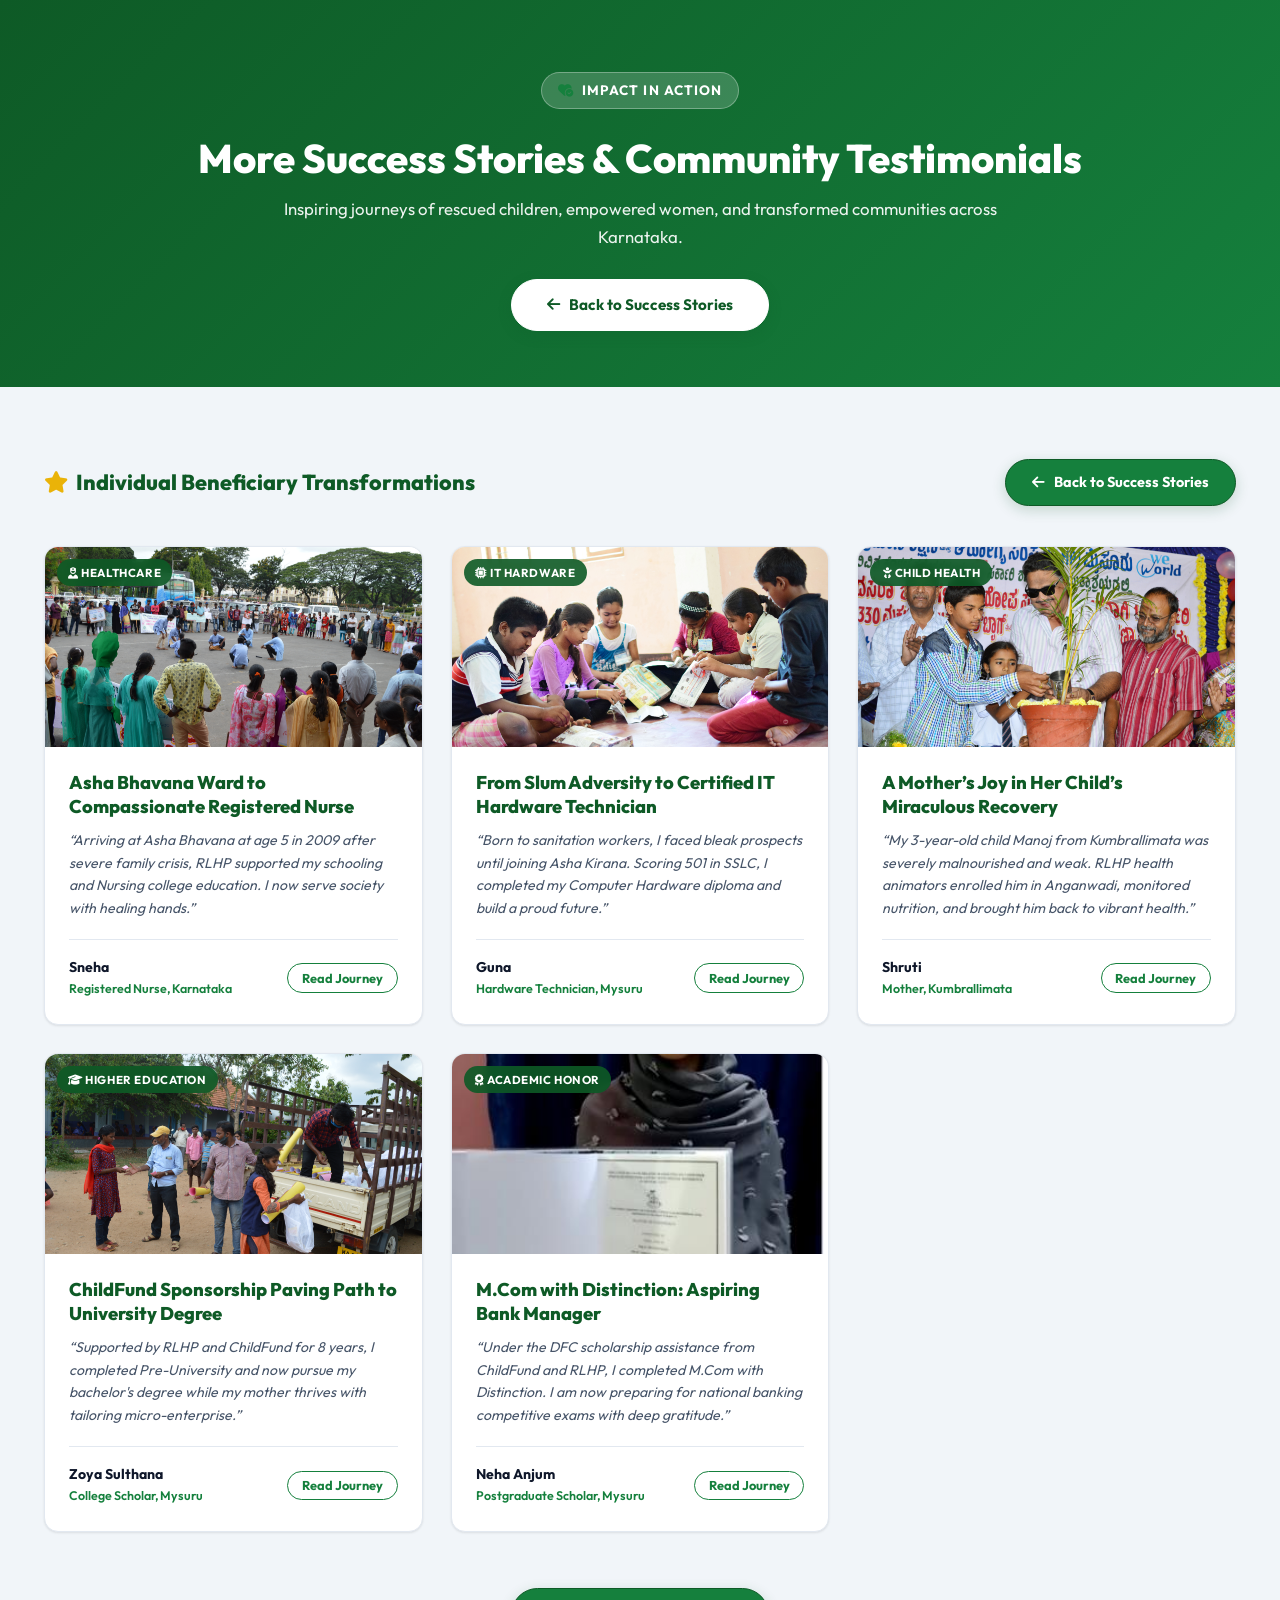
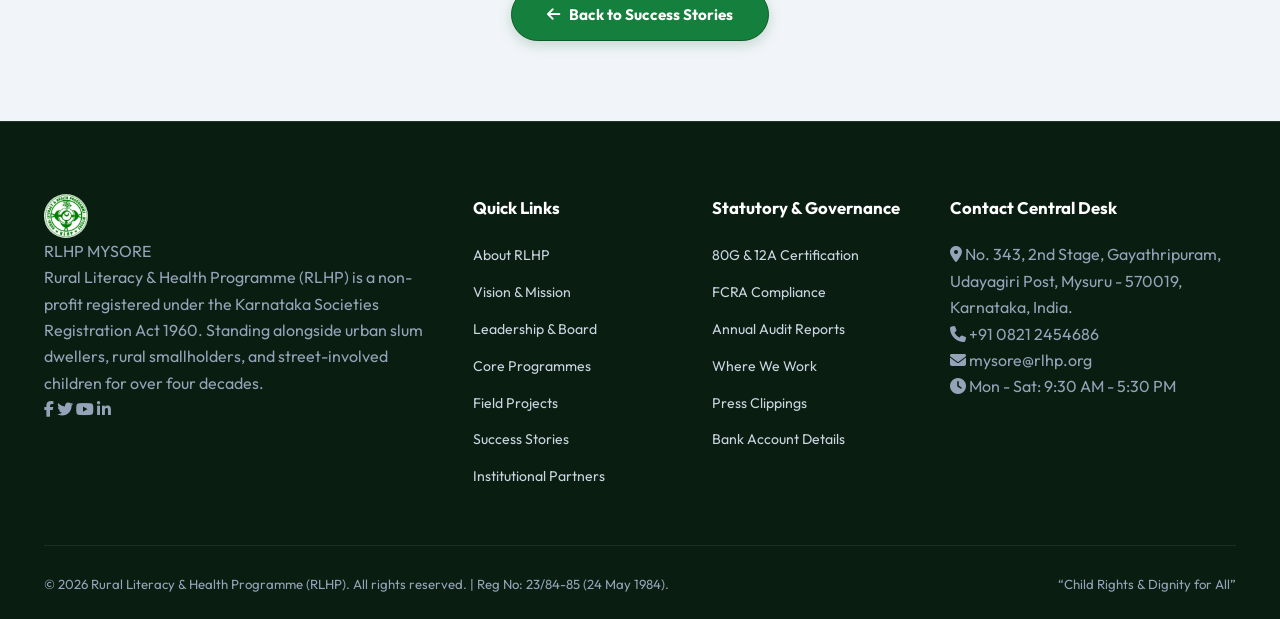
==== commit 136d6423: "feat: vertical case study cards with Read More, detailed Karnataka map, community development & more" ====
--- a/more-success-stories.html
+++ b/more-success-stories.html
@@ -16,58 +16,6 @@
   <link rel="stylesheet" href="style.css">
 </head>
 <body>
-
-  <!-- Top Bar -->
-  <div class="top-bar">
-    <div class="container top-bar-container">
-      <div class="top-bar-left">
-        <span><i class="fa-solid fa-phone"></i> +91 0821 2454686</span>
-        <span><i class="fa-solid fa-envelope"></i> mysore@rlhp.org</span>
-        <span><i class="fa-solid fa-location-dot"></i> Mysore HQ, Karnataka</span>
-      </div>
-      <div class="top-bar-right">
-        <span class="badge badge-reg"><i class="fa-solid fa-shield-halved"></i> FCRA & 80G Certified</span>
-        <a href="index.html#contact" class="btn-top-donate"><i class="fa-solid fa-heart"></i> Support Our Cause</a>
-      </div>
-    </div>
-  </div>
-
-  <!-- Main Navigation Header -->
-  <header class="main-header" id="header">
-    <div class="container nav-container">
-      <a href="index.html" class="brand-identity">
-        <img src="images/rlhp-logo.jpg" alt="RLHP Mysore Logo" class="brand-logo">
-        <div class="brand-text">
-          <span class="brand-acronym">RLHP MYSORE</span>
-          <span class="brand-fullname">Rural Literacy & Health Programme</span>
-        </div>
-      </a>
-
-      <nav class="nav-menu" id="nav-menu">
-        <a href="index.html#home" class="nav-link">Home</a>
-        <div class="nav-item dropdown">
-          <a href="index.html#about" class="nav-link">About Us <i class="fa-solid fa-angle-down" style="font-size: 0.75rem; margin-left: 2px;"></i></a>
-          <div class="dropdown-menu">
-            <a href="index.html#about" class="dropdown-item">Who We Are</a>
-            <a href="index.html#vision-mission" class="dropdown-item">Vision & Mission</a>
-            <a href="index.html#leadership" class="dropdown-item">Founder & Board</a>
-            <a href="index.html#approaches" class="dropdown-item">Our Approaches</a>
-            <a href="index.html#partners" class="dropdown-item">Our Finding & Institutional Partners</a>
-          </div>
-        </div>
-        <a href="index.html#leadership" class="nav-link">Our Leadership</a>
-        <a href="index.html#programmes" class="nav-link">Our Programmes <i class="fa-solid fa-angle-down" style="font-size: 0.75rem; margin-left: 2px;"></i></a>
-        <a href="index.html#projects" class="nav-link">Projects</a>
-        <a href="index.html#stories" class="nav-link active">Success Stories</a>
-        <a href="index.html#news-events" class="nav-link">News, Articles & Events <i class="fa-solid fa-angle-down" style="font-size: 0.75rem; margin-left: 2px;"></i></a>
-        <a href="index.html#contact" class="nav-link">Contact Us</a>
-      </nav>
-
-      <button class="mobile-toggle" id="mobile-toggle" aria-label="Toggle navigation">
-        <i class="fa-solid fa-bars"></i>
-      </button>
-    </div>
-  </header>
 
   <!-- Banner Section -->
   <section style="background: linear-gradient(135deg, var(--primary-deep) 0%, var(--primary) 100%); color: #ffffff; padding: 4.5rem 0 3.5rem; text-align: center;">
@@ -233,7 +181,7 @@
       <div class="footer-grid">
         <div class="footer-col">
           <div class="footer-brand">
-            <img src="images/rlhp-logo.jpg" alt="RLHP Logo" class="footer-logo">
+            <img src="images/rlhp-logo.jpg" alt="RLHP Logo" class="footer-logo" style="width: 44px; height: 44px; border-radius: 50%; object-fit: contain;">
             <span class="footer-brand-name">RLHP MYSORE</span>
           </div>
           <p class="footer-about">
--- a/style.css
+++ b/style.css
@@ -1110,18 +1110,28 @@
 
 /* Interactive SVG Map Card */
 .map-visual-card {
-  background: white;
+  background: linear-gradient(135deg, #f0fdf4 0%, #ffffff 60%, #f8fafc 100%);
   border-radius: var(--radius-lg);
-  padding: 2rem;
+  padding: 1.75rem;
   border: 1px solid var(--border-light);
   box-shadow: var(--shadow-md);
   position: relative;
+  overflow: hidden;
+}
+
+.map-visual-card::before {
+  content: '';
+  position: absolute;
+  top: 0; right: 0;
+  width: 120px; height: 120px;
+  background: radial-gradient(circle, rgba(21,128,61,0.08) 0%, transparent 70%);
+  pointer-events: none;
 }
 
 .karnataka-map-svg {
   width: 100%;
   height: auto;
-  max-height: 380px;
+  max-height: 480px;
 }
 
 .map-node {
@@ -1129,28 +1139,38 @@
   transition: transform 0.2s ease;
 }
 
-.map-node:hover circle {
-  fill: var(--accent-gold);
-  transform: scale(1.2);
+.map-node:hover circle:first-child {
+  opacity: 0.5;
+  r: 20;
+}
+
+.map-node:hover circle:nth-child(2) {
+  transform: scale(1.15);
   transform-origin: center;
 }
 
 /* Awards & Accolades */
 .awards-timeline {
   display: grid;
-  grid-template-columns: repeat(auto-fit, minmax(280px, 1fr));
-  gap: 1.5rem;
+  grid-template-columns: repeat(5, 1fr);
+  gap: 1.25rem;
   margin-top: 2rem;
+  width: 100%;
+  align-items: stretch;
 }
 
 .award-card {
   background: white;
-  padding: 1.75rem;
+  padding: 1.5rem 1.15rem;
   border-radius: var(--radius-md);
   border: 1px solid var(--border-light);
   border-top: 4px solid var(--accent-amber);
   position: relative;
   transition: all 0.3s ease;
+  display: flex;
+  flex-direction: column;
+  height: 100%;
+  box-sizing: border-box;
 }
 
 .award-card:hover {
@@ -1160,27 +1180,51 @@
 
 .award-year-tag {
   display: inline-block;
+  align-self: flex-start;
   background: #fef3c7;
   color: #92400e;
   font-weight: 800;
-  font-size: 0.8rem;
+  font-size: 0.78rem;
   padding: 0.2rem 0.65rem;
   border-radius: var(--radius-full);
   margin-bottom: 0.75rem;
 }
 
 .award-title {
-  font-size: 1.1rem;
+  font-size: 1.05rem;
   font-weight: 700;
   color: var(--text-dark);
-  margin-bottom: 0.5rem;
+  margin-bottom: 0.6rem;
+  line-height: 1.35;
 }
 
 .award-body {
-  font-size: 0.88rem;
+  font-size: 0.84rem;
   color: var(--text-muted);
   line-height: 1.5;
 }
+
+@media (max-width: 1100px) {
+  .awards-timeline {
+    grid-template-columns: repeat(3, 1fr);
+    gap: 1.25rem;
+  }
+}
+
+@media (max-width: 768px) {
+  .awards-timeline {
+    grid-template-columns: repeat(2, 1fr);
+    gap: 1rem;
+  }
+}
+
+@media (max-width: 480px) {
+  .awards-timeline {
+    grid-template-columns: 1fr;
+    gap: 1rem;
+  }
+}
+
 
 /* Government Collaborations & Committees */
 .collab-grid {
@@ -2176,55 +2220,103 @@
   color: #ffffff;
 }
 
-/* Case Studies Grid */
+/* Case Study Vertical Card Grid */
+.case-study-grid {
+  display: grid;
+  grid-template-columns: repeat(3, 1fr);
+  gap: 1.5rem;
+  margin-top: 0.5rem;
+}
+
 .case-study-card {
   background: #ffffff;
   border-radius: var(--radius-md);
   border: 1px solid var(--border-light);
-  padding: 1.75rem;
   box-shadow: var(--shadow-sm);
-  margin-bottom: 1.5rem;
-  display: grid;
-  grid-template-columns: 240px 1fr;
-  gap: 1.75rem;
-  align-items: center;
+  display: flex;
+  flex-direction: column;
+  overflow: hidden;
   transition: all 0.3s ease;
 }
 
 .case-study-card:hover {
-  transform: translateY(-3px);
+  transform: translateY(-4px);
   box-shadow: var(--shadow-md);
   border-color: var(--primary);
 }
 
 .case-img {
   width: 100%;
-  height: 170px;
+  height: 185px;
   object-fit: cover;
-  border-radius: var(--radius-sm);
+  display: block;
+  flex-shrink: 0;
+}
+
+.case-body {
+  padding: 1.1rem 1.25rem 1rem;
+  display: flex;
+  flex-direction: column;
+  flex: 1;
 }
 
 .case-body h4 {
-  font-size: 1.25rem;
+  font-size: 1rem;
   font-weight: 800;
   color: var(--primary-deep);
-  margin-bottom: 0.5rem;
+  margin-bottom: 0.45rem;
+  line-height: 1.35;
 }
 
 .case-body p {
-  font-size: 0.9rem;
+  font-size: 0.82rem;
   color: var(--text-muted);
-  line-height: 1.6;
+  line-height: 1.55;
   margin-bottom: 0.75rem;
+  display: -webkit-box;
+  -webkit-line-clamp: 3;
+  -webkit-box-orient: vertical;
+  overflow: hidden;
 }
 
 .case-meta {
   display: flex;
-  gap: 1rem;
+  gap: 0.6rem;
   flex-wrap: wrap;
-  font-size: 0.8rem;
+  font-size: 0.74rem;
   font-weight: 600;
   color: var(--primary);
+  margin-bottom: 0.9rem;
+}
+
+.case-meta span {
+  display: flex;
+  align-items: center;
+  gap: 0.3rem;
+}
+
+.btn-case-read {
+  display: inline-flex;
+  align-items: center;
+  gap: 0.4rem;
+  margin-top: auto;
+  background: var(--primary);
+  color: #ffffff;
+  border: none;
+  border-radius: var(--radius-sm);
+  padding: 0.5rem 1rem;
+  font-size: 0.8rem;
+  font-weight: 700;
+  font-family: inherit;
+  cursor: pointer;
+  text-decoration: none;
+  align-self: flex-start;
+  transition: background 0.22s ease, transform 0.18s ease;
+}
+
+.btn-case-read:hover {
+  background: var(--primary-deep);
+  transform: translateX(2px);
 }
 
 /* Newspaper Clippings Section */
@@ -2601,7 +2693,13 @@
 
 /* Responsive Overrides */
 @media (max-width: 900px) {
-  .case-study-card {
+  .case-study-grid {
+    grid-template-columns: repeat(2, 1fr);
+  }
+}
+
+@media (max-width: 580px) {
+  .case-study-grid {
     grid-template-columns: 1fr;
   }
   .case-img {
